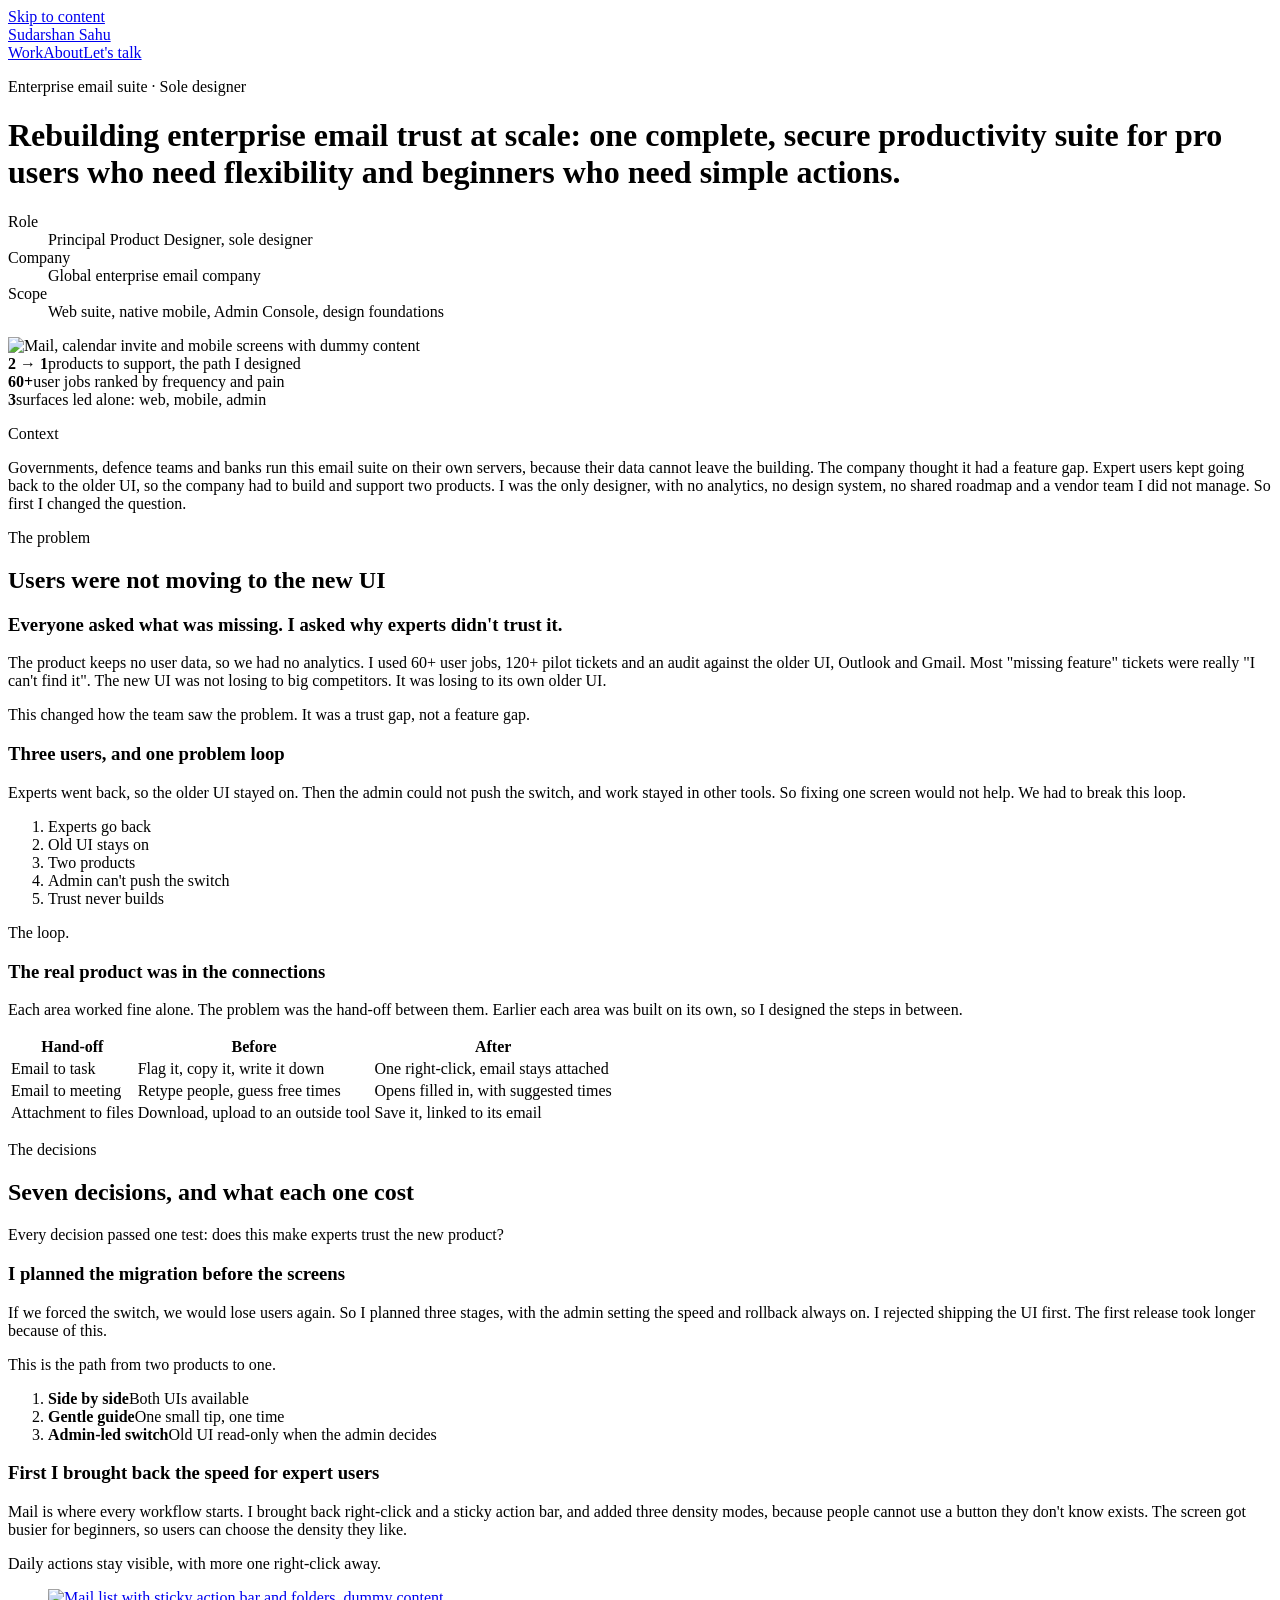
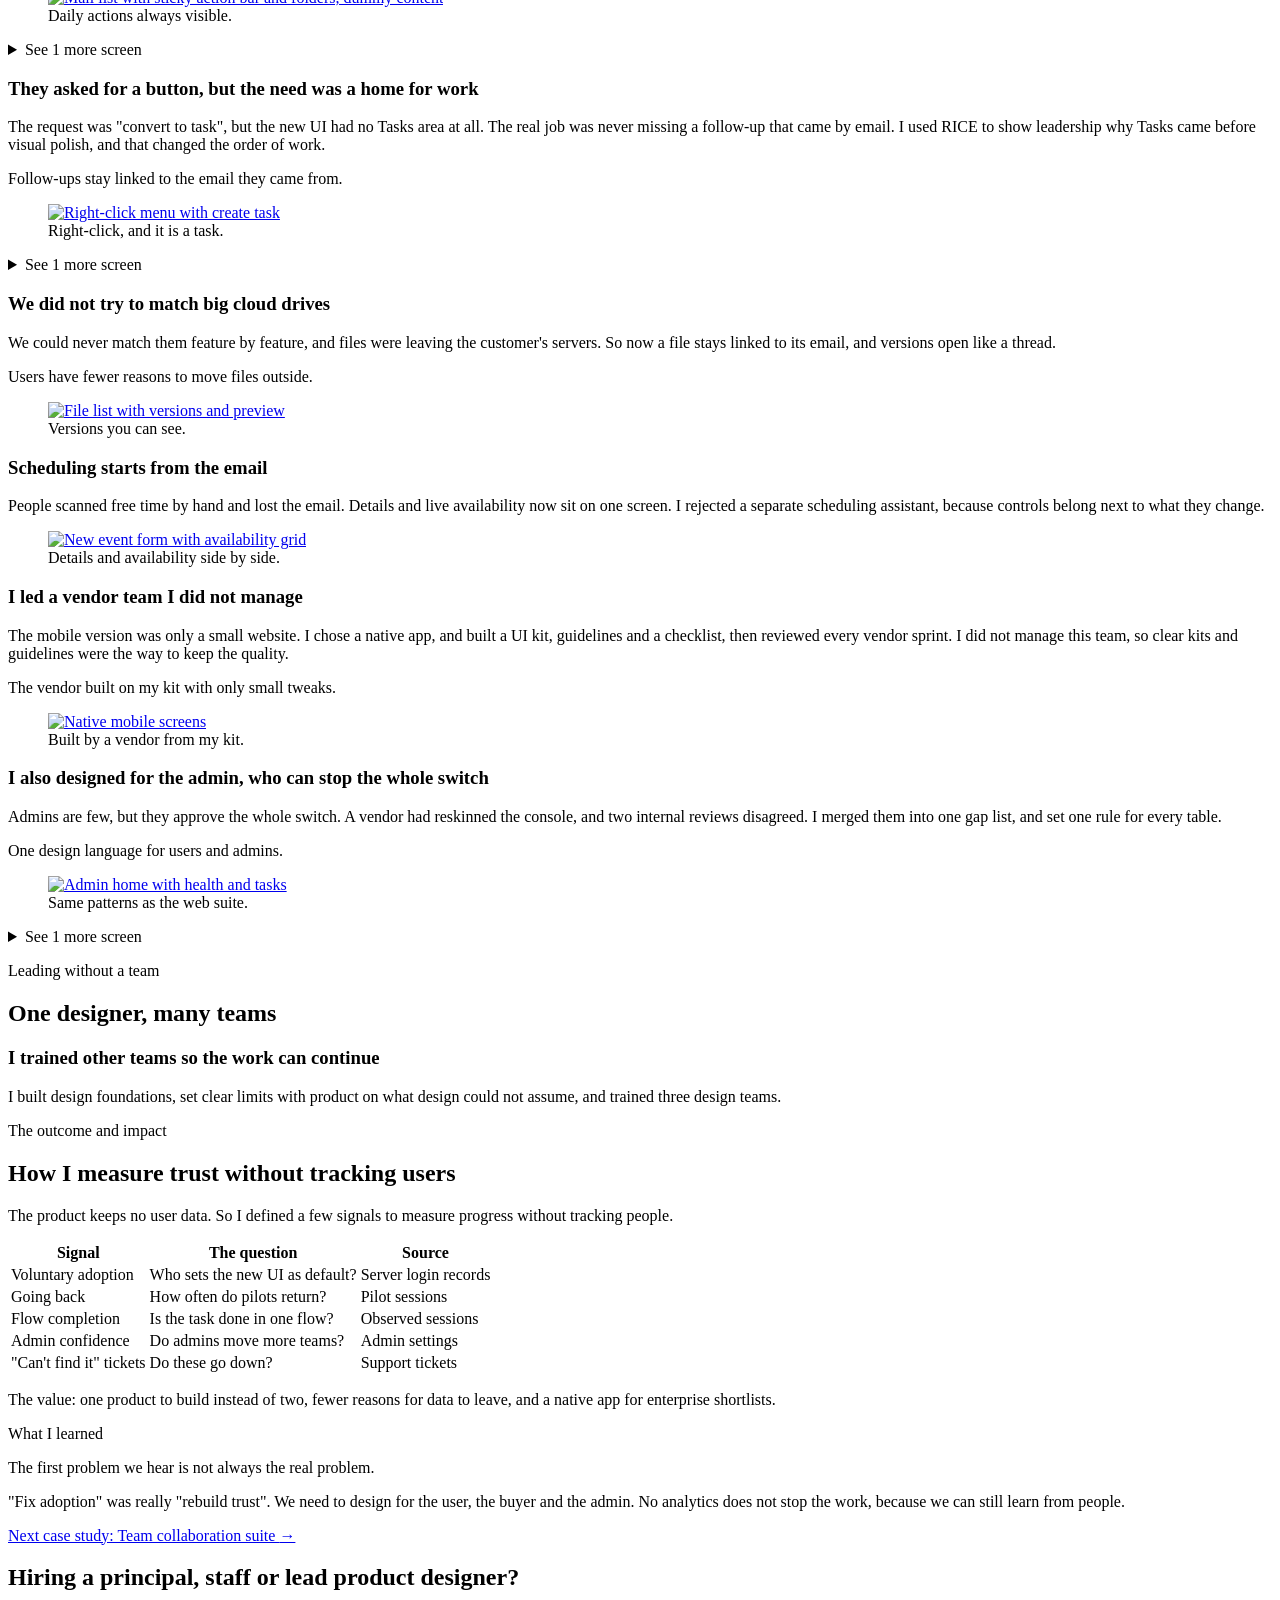
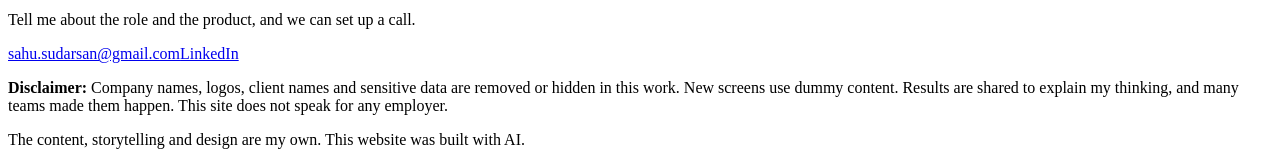
==== work/enterprise-email.html @ 47768003 "Add files via upload" ====
<!doctype html>
<html lang="en">
<head>
<meta charset="utf-8">
<meta name="viewport" content="width=device-width, initial-scale=1, viewport-fit=cover">
<meta name="claude:viewport-fit-sides" content="cover">
<title>Enterprise email suite: rebuilding the trust of expert users | Sudarshan Sahu</title>
<meta name="description" content="Experts would not move to a new UI. I found a trust gap behind what looked like a feature gap, and designed the connections between the apps.">
<meta name="robots" content="noindex">
<script>if("scrollRestoration"in history)history.scrollRestoration="manual";if(!location.hash)addEventListener("pageshow",function(){scrollTo(0,0)})</script>
<link rel="preconnect" href="https://fonts.googleapis.com">
<link rel="preconnect" href="https://fonts.gstatic.com" crossorigin>
<link rel="stylesheet" href="https://fonts.googleapis.com/css2?family=Roboto:ital,wght@0,400;0,500;0,700;0,800;0,900;1,400&family=Roboto+Mono:wght@400;500&display=swap">
<link rel="stylesheet" href="../assets/site.css">
</head>
<body>
<a class="skip" href="#main">Skip to content</a>
<header class="top"><div class="wrap topin">
<a class="brand" href="../index.html">Sudarshan Sahu</a>
<nav aria-label="Main"><a href="../index.html#work">Work</a><a href="../about.html">About</a><a class="navcta" href="mailto:sahu.sudarsan@gmail.com">Let's talk</a></nav>
</div></header>
<main id="main" class="cmain" data-s="enterprise-email" style="--case:#2B68B3"><div class="bar" id="bar"></div>
<div class="band-case"><div class="wrap chead"><p class="pill">Enterprise email suite · Sole designer</p><h1>Rebuilding enterprise email trust at scale: one complete, secure productivity suite for pro users who need flexibility and beginners who need simple actions.</h1><dl class="meta"><div><dt>Role</dt><dd>Principal Product Designer, sole designer</dd></div><div><dt>Company</dt><dd>Global enterprise email company</dd></div><div><dt>Scope</dt><dd>Web suite, native mobile, Admin Console, design foundations</dd></div></dl></div></div>
<div class="wrap herofig"><div class="frame"><i></i><img src="../assets/img/eml-hero.webp" alt="Mail, calendar invite and mobile screens with dummy content"></div></div>
<div class="wrap facts"><div><b>2 → 1</b><span>products to support, the path I designed</span></div><div><b>60+</b><span>user jobs ranked by frequency and pain</span></div><div><b>3</b><span>surfaces led alone: web, mobile, admin</span></div></div>
<section class="introw"><div class="wrap"><p class="mono">Context</p><p>Governments, defence teams and banks run this email suite on their own servers, because their data cannot leave the building. The company thought it had a feature gap. Expert users kept going back to the older UI, so the company had to build and support two products. I was the only designer, with no analytics, no design system, no shared roadmap and a vendor team I did not manage. So first I changed the question.</p></div></section>
<div class="wrap cs">
<section><header class="ch"><p class="mono">The problem</p><h2>Users were not moving to the new UI</h2></header>
<article class="cl"><div class="clt"><h3>Everyone asked what was missing. I asked why experts didn't trust it.</h3><p>The product keeps no user data, so we had no analytics. I used 60+ user jobs, 120+ pilot tickets and an audit against the older UI, Outlook and Gmail. Most "missing feature" tickets were really "I can't find it". The new UI was not losing to big competitors. It was losing to its own older UI.</p><p class="out">This changed how the team saw the problem. It was a trust gap, not a feature gap.</p></div></article>
<article class="cl"><div class="clt"><h3>Three users, and one problem loop</h3><p>Experts went back, so the older UI stayed on. Then the admin could not push the switch, and work stayed in other tools. So fixing one screen would not help. We had to break this loop.</p></div><div class="diagram"><ol class="loop"><li>Experts go back</li><li>Old UI stays on</li><li>Two products</li><li>Admin can't push the switch</li><li>Trust never builds</li></ol><p class="dcap">The loop.</p></div>
</article>
<article class="cl"><div class="clt"><h3>The real product was in the connections</h3><p>Each area worked fine alone. The problem was the hand-off between them. Earlier each area was built on its own, so I designed the steps in between.</p></div><div class="tbl"><table><thead><tr><th scope="col">Hand-off</th><th scope="col">Before</th><th scope="col">After</th></tr></thead><tbody><tr><td data-l="Hand-off">Email to task</td><td data-l="Before">Flag it, copy it, write it down</td><td data-l="After">One right-click, email stays attached</td></tr><tr><td data-l="Hand-off">Email to meeting</td><td data-l="Before">Retype people, guess free times</td><td data-l="After">Opens filled in, with suggested times</td></tr><tr><td data-l="Hand-off">Attachment to files</td><td data-l="Before">Download, upload to an outside tool</td><td data-l="After">Save it, linked to its email</td></tr></tbody></table></div>
</article>
</section>
<section><header class="ch"><p class="mono">The decisions</p><h2>Seven decisions, and what each one cost</h2><p class="chl">Every decision passed one test: does this make experts trust the new product?</p></header>
<article class="cl"><div class="clt"><h3>I planned the migration before the screens</h3><p>If we forced the switch, we would lose users again. So I planned three stages, with the admin setting the speed and rollback always on. I rejected shipping the UI first. The first release took longer because of this.</p><p class="out">This is the path from two products to one.</p></div><div class="diagram"><ol class="steps"><li><b>Side by side</b><span>Both UIs available</span></li><li><b>Gentle guide</b><span>One small tip, one time</span></li><li><b>Admin-led switch</b><span>Old UI read-only when the admin decides</span></li></ol></div>
</article>
<article class="cl"><div class="clt"><h3>First I brought back the speed for expert users</h3><p>Mail is where every workflow starts. I brought back right-click and a sticky action bar, and added three density modes, because people cannot use a button they don't know exists. The screen got busier for beginners, so users can choose the density they like.</p><p class="out">Daily actions stay visible, with more one right-click away.</p></div><figure class="shot "><a href="../assets/img/eml-mail.webp" target="_blank" rel="noopener" aria-label="Open larger image: Mail list with sticky action bar and folders, dummy content"><img src="../assets/img/eml-mail.webp" alt="Mail list with sticky action bar and folders, dummy content" loading="lazy"></a><figcaption>Daily actions always visible.</figcaption></figure>
<details class="more in"><summary>See 1 more screen</summary><div class="morein"><figure class="shot "><a href="../assets/img/eml-density.webp" target="_blank" rel="noopener" aria-label="Open larger image: Three list densities side by side"><img src="../assets/img/eml-density.webp" alt="Three list densities side by side" loading="lazy"></a><figcaption>Slim, Regular and Relax.</figcaption></figure>
</div></details>
</article>
<article class="cl"><div class="clt"><h3>They asked for a button, but the need was a home for work</h3><p>The request was "convert to task", but the new UI had no Tasks area at all. The real job was never missing a follow-up that came by email. I used RICE to show leadership why Tasks came before visual polish, and that changed the order of work.</p><p class="out">Follow-ups stay linked to the email they came from.</p></div><figure class="shot "><a href="../assets/img/eml-tasks.webp" target="_blank" rel="noopener" aria-label="Open larger image: Right-click menu with create task"><img src="../assets/img/eml-tasks.webp" alt="Right-click menu with create task" loading="lazy"></a><figcaption>Right-click, and it is a task.</figcaption></figure>
<details class="more in"><summary>See 1 more screen</summary><div class="morein"><figure class="shot "><a href="../assets/img/eml-board.webp" target="_blank" rel="noopener" aria-label="Open larger image: Task board with cards"><img src="../assets/img/eml-board.webp" alt="Task board with cards" loading="lazy"></a><figcaption>Same tasks as a board.</figcaption></figure>
</div></details>
</article>
<article class="cl"><div class="clt"><h3>We did not try to match big cloud drives</h3><p>We could never match them feature by feature, and files were leaving the customer's servers. So now a file stays linked to its email, and versions open like a thread.</p><p class="out">Users have fewer reasons to move files outside.</p></div><figure class="shot "><a href="../assets/img/eml-files.webp" target="_blank" rel="noopener" aria-label="Open larger image: File list with versions and preview"><img src="../assets/img/eml-files.webp" alt="File list with versions and preview" loading="lazy"></a><figcaption>Versions you can see.</figcaption></figure>
</article>
<article class="cl"><div class="clt"><h3>Scheduling starts from the email</h3><p>People scanned free time by hand and lost the email. Details and live availability now sit on one screen. I rejected a separate scheduling assistant, because controls belong next to what they change.</p></div><figure class="shot "><a href="../assets/img/eml-invite.webp" target="_blank" rel="noopener" aria-label="Open larger image: New event form with availability grid"><img src="../assets/img/eml-invite.webp" alt="New event form with availability grid" loading="lazy"></a><figcaption>Details and availability side by side.</figcaption></figure>
</article>
<article class="cl"><div class="clt"><h3>I led a vendor team I did not manage</h3><p>The mobile version was only a small website. I chose a native app, and built a UI kit, guidelines and a checklist, then reviewed every vendor sprint. I did not manage this team, so clear kits and guidelines were the way to keep the quality.</p><p class="out">The vendor built on my kit with only small tweaks.</p></div><figure class="shot "><a href="../assets/img/eml-mob1.webp" target="_blank" rel="noopener" aria-label="Open larger image: Native mobile screens"><img src="../assets/img/eml-mob1.webp" alt="Native mobile screens" loading="lazy"></a><figcaption>Built by a vendor from my kit.</figcaption></figure>
</article>
<article class="cl"><div class="clt"><h3>I also designed for the admin, who can stop the whole switch</h3><p>Admins are few, but they approve the whole switch. A vendor had reskinned the console, and two internal reviews disagreed. I merged them into one gap list, and set one rule for every table.</p><p class="out">One design language for users and admins.</p></div><figure class="shot "><a href="../assets/img/eml-admin.webp" target="_blank" rel="noopener" aria-label="Open larger image: Admin home with health and tasks"><img src="../assets/img/eml-admin.webp" alt="Admin home with health and tasks" loading="lazy"></a><figcaption>Same patterns as the web suite.</figcaption></figure>
<details class="more in"><summary>See 1 more screen</summary><div class="morein"><figure class="shot "><a href="../assets/img/eml-form.webp" target="_blank" rel="noopener" aria-label="Open larger image: Accounts table with a drawer"><img src="../assets/img/eml-form.webp" alt="Accounts table with a drawer" loading="lazy"></a><figcaption>The table stays visible.</figcaption></figure>
</div></details>
</article>
</section>
<section><header class="ch"><p class="mono">Leading without a team</p><h2>One designer, many teams</h2></header>
<article class="cl"><div class="clt"><h3>I trained other teams so the work can continue</h3><p>I built design foundations, set clear limits with product on what design could not assume, and trained three design teams.</p></div></article>
</section>
<section><header class="ch"><p class="mono">The outcome and impact</p><h2>How I measure trust without tracking users</h2><p class="chl">The product keeps no user data. So I defined a few signals to measure progress without tracking people.</p></header>
<div class="tbl"><table><thead><tr><th scope="col">Signal</th><th scope="col">The question</th><th scope="col">Source</th></tr></thead><tbody><tr><td data-l="Signal">Voluntary adoption</td><td data-l="The question">Who sets the new UI as default?</td><td data-l="Source">Server login records</td></tr><tr><td data-l="Signal">Going back</td><td data-l="The question">How often do pilots return?</td><td data-l="Source">Pilot sessions</td></tr><tr><td data-l="Signal">Flow completion</td><td data-l="The question">Is the task done in one flow?</td><td data-l="Source">Observed sessions</td></tr><tr><td data-l="Signal">Admin confidence</td><td data-l="The question">Do admins move more teams?</td><td data-l="Source">Admin settings</td></tr><tr><td data-l="Signal">"Can't find it" tickets</td><td data-l="The question">Do these go down?</td><td data-l="Source">Support tickets</td></tr></tbody></table></div>
<p class="resl">The value: one product to build instead of two, fewer reasons for data to leave, and a native app for enterprise shortlists.</p>
<div class="lesson"><p class="mono">What I learned</p><p class="ct">The first problem we hear is not always the real problem.</p><p>"Fix adoption" was really "rebuild trust". We need to design for the user, the buyer and the admin. No analytics does not stop the work, because we can still learn from people.</p></div>
</section>
<a class="nextl" href="team-collaboration.html">Next case study: Team collaboration suite <span aria-hidden="true">→</span></a>
</div></main>
<footer class="foot"><div class="wrap footin">
<div><h2>Hiring a principal, staff or lead product designer?</h2>
<p>Tell me about the role and the product, and we can set up a call.</p>
<p class="contact"><a class="btn" href="mailto:sahu.sudarsan@gmail.com">sahu.sudarsan@gmail.com</a><a class="btn ghost" href="https://www.linkedin.com/in/sudarshansahu" target="_blank" rel="noopener">LinkedIn</a></p></div>
<div><p class="legal"><b>Disclaimer:</b> Company names, logos, client names and sensitive data are removed or hidden in this work. New screens use dummy content. Results are shared to explain my thinking, and many teams made them happen. This site does not speak for any employer.</p><p class="legal">The content, storytelling and design are my own. This website was built with AI.</p></div>
</div></footer>
<dialog id="lb" aria-label="Larger image"><button type="button" aria-label="Close">Close</button><img alt=""></dialog>
<script src="../assets/site.js" defer></script>
</body></html>
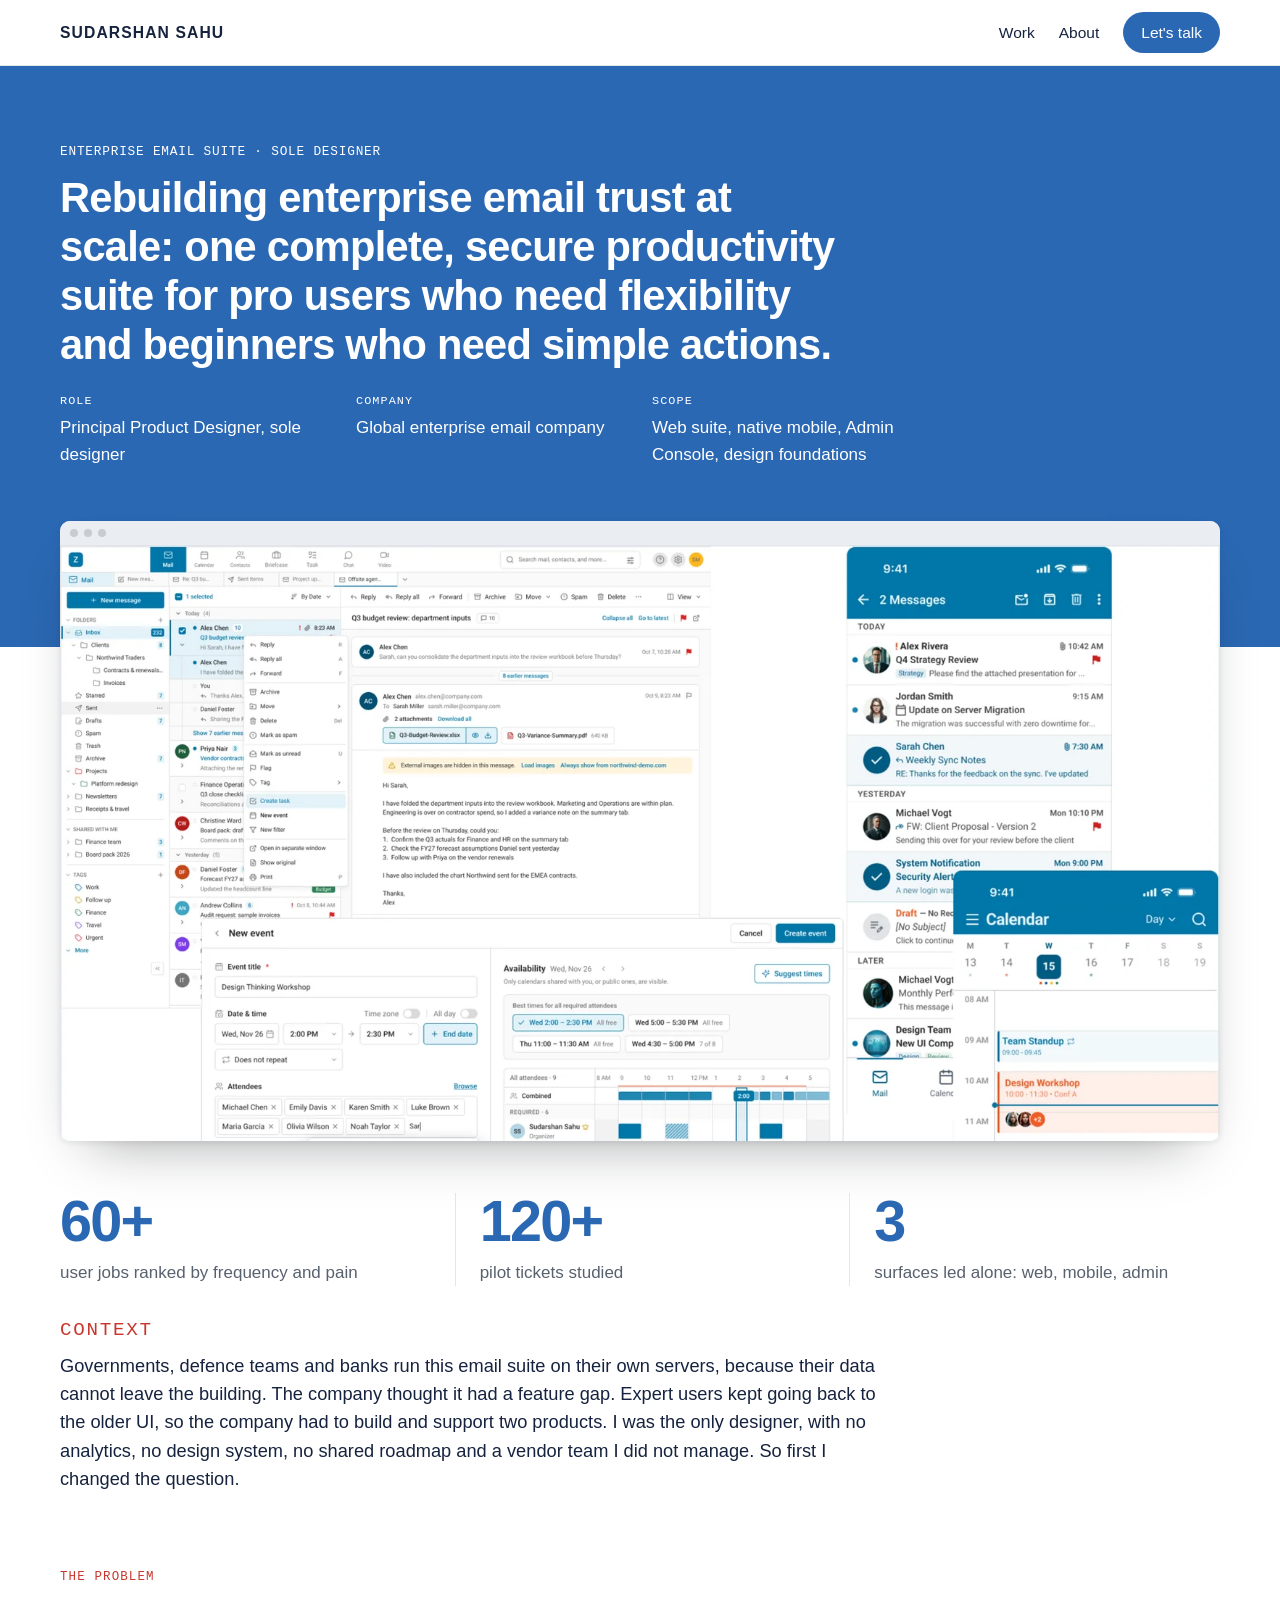
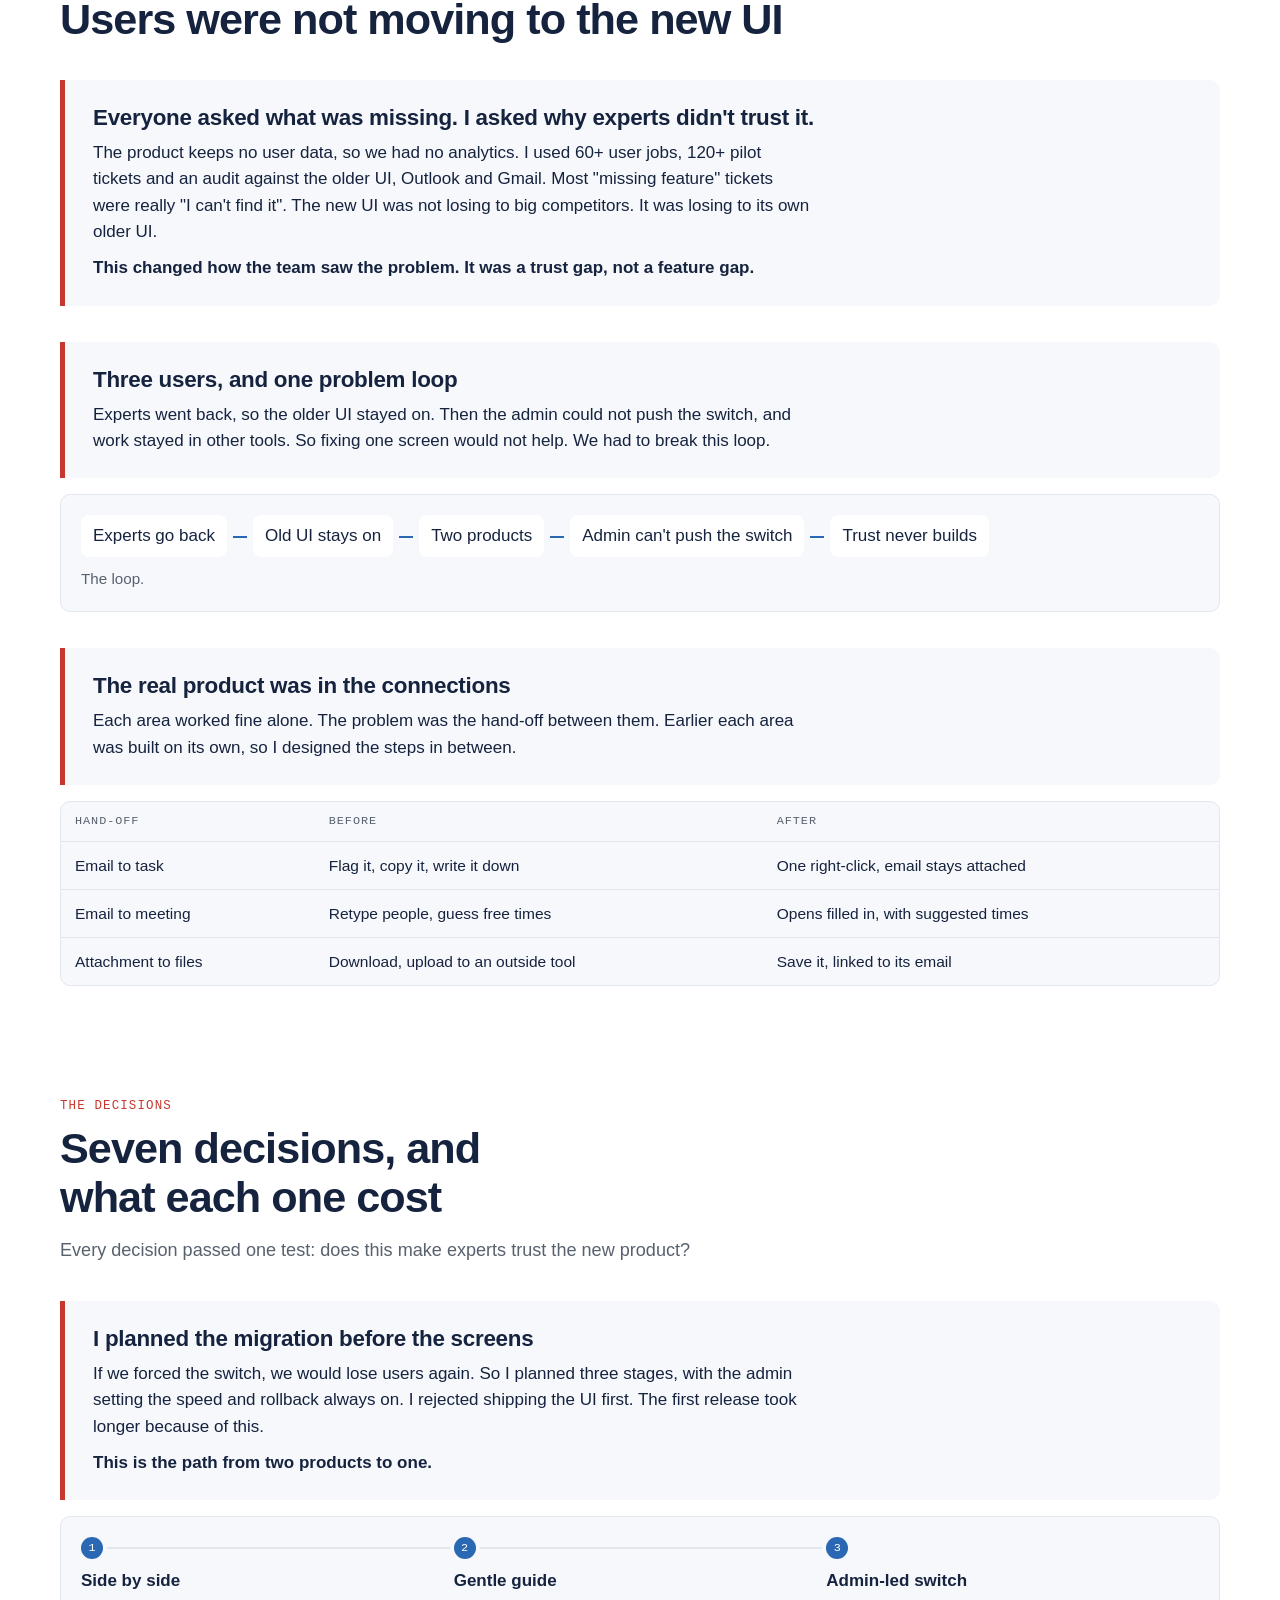
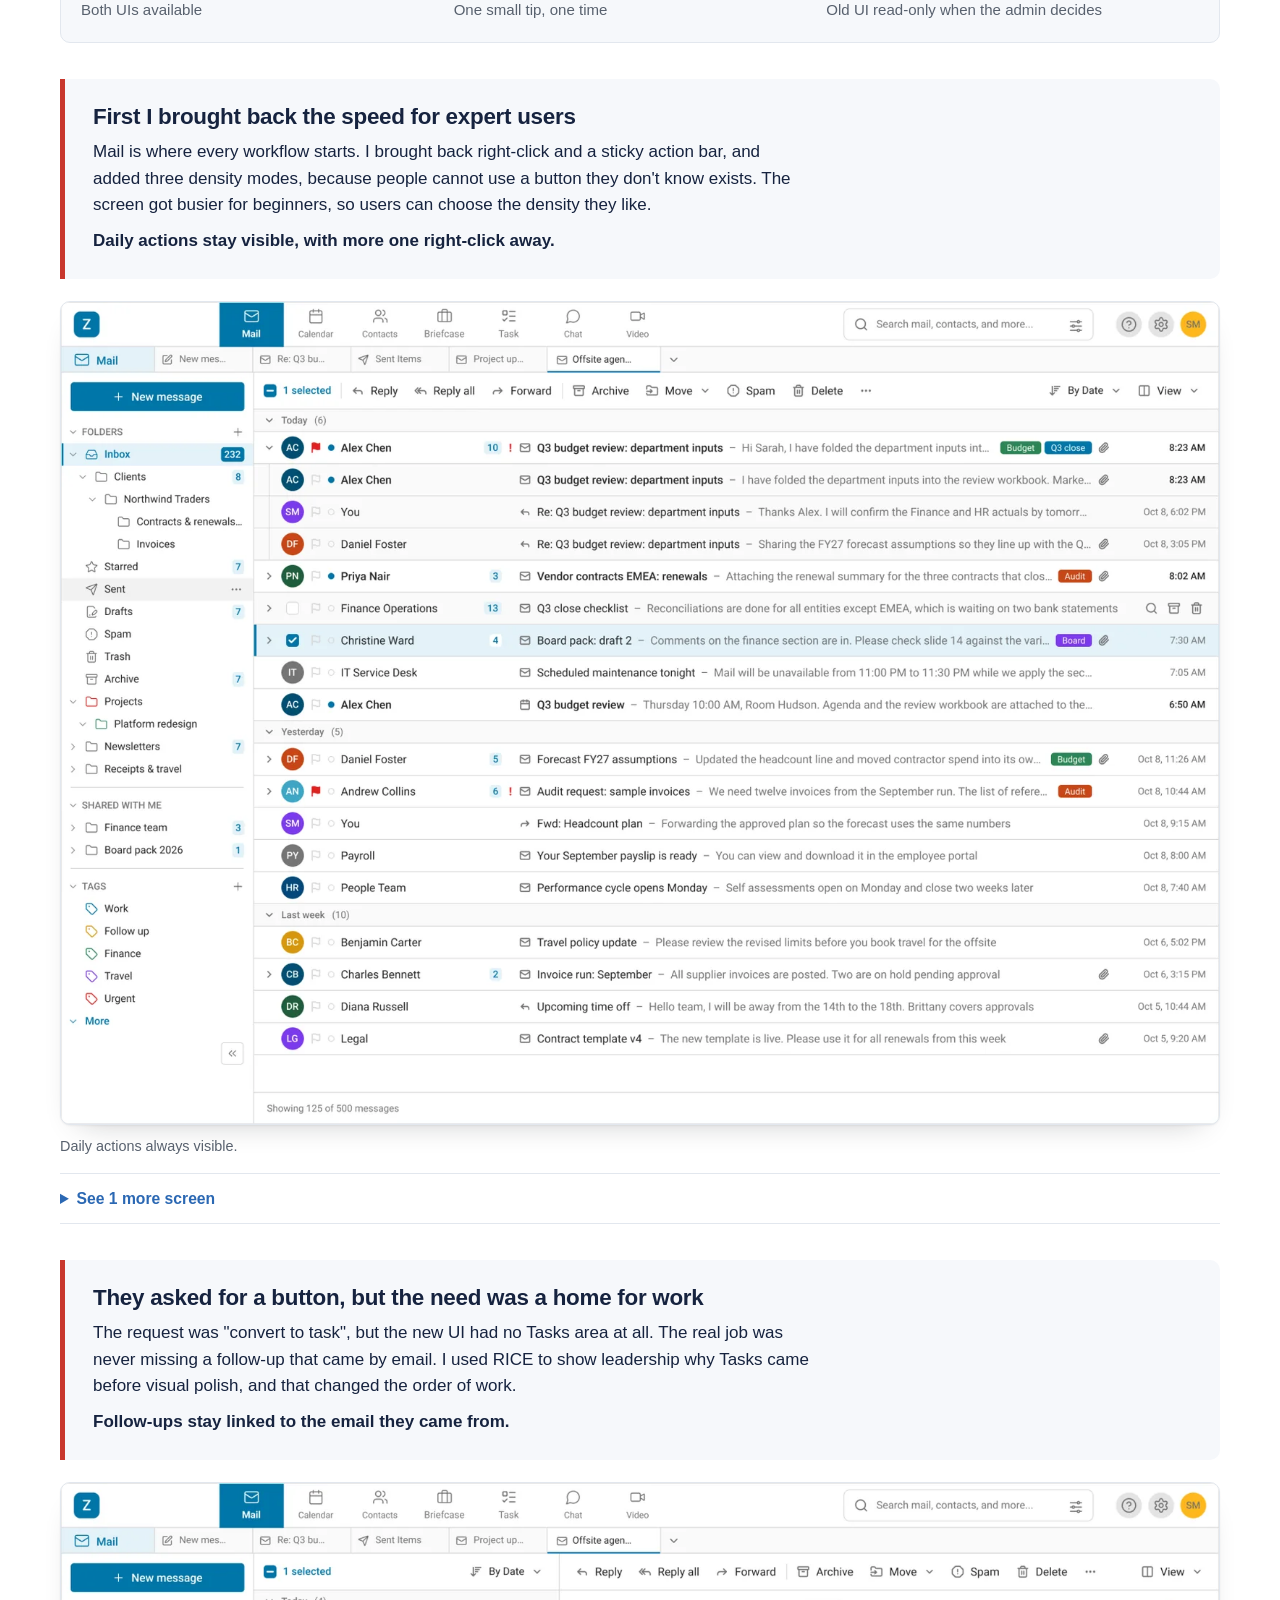
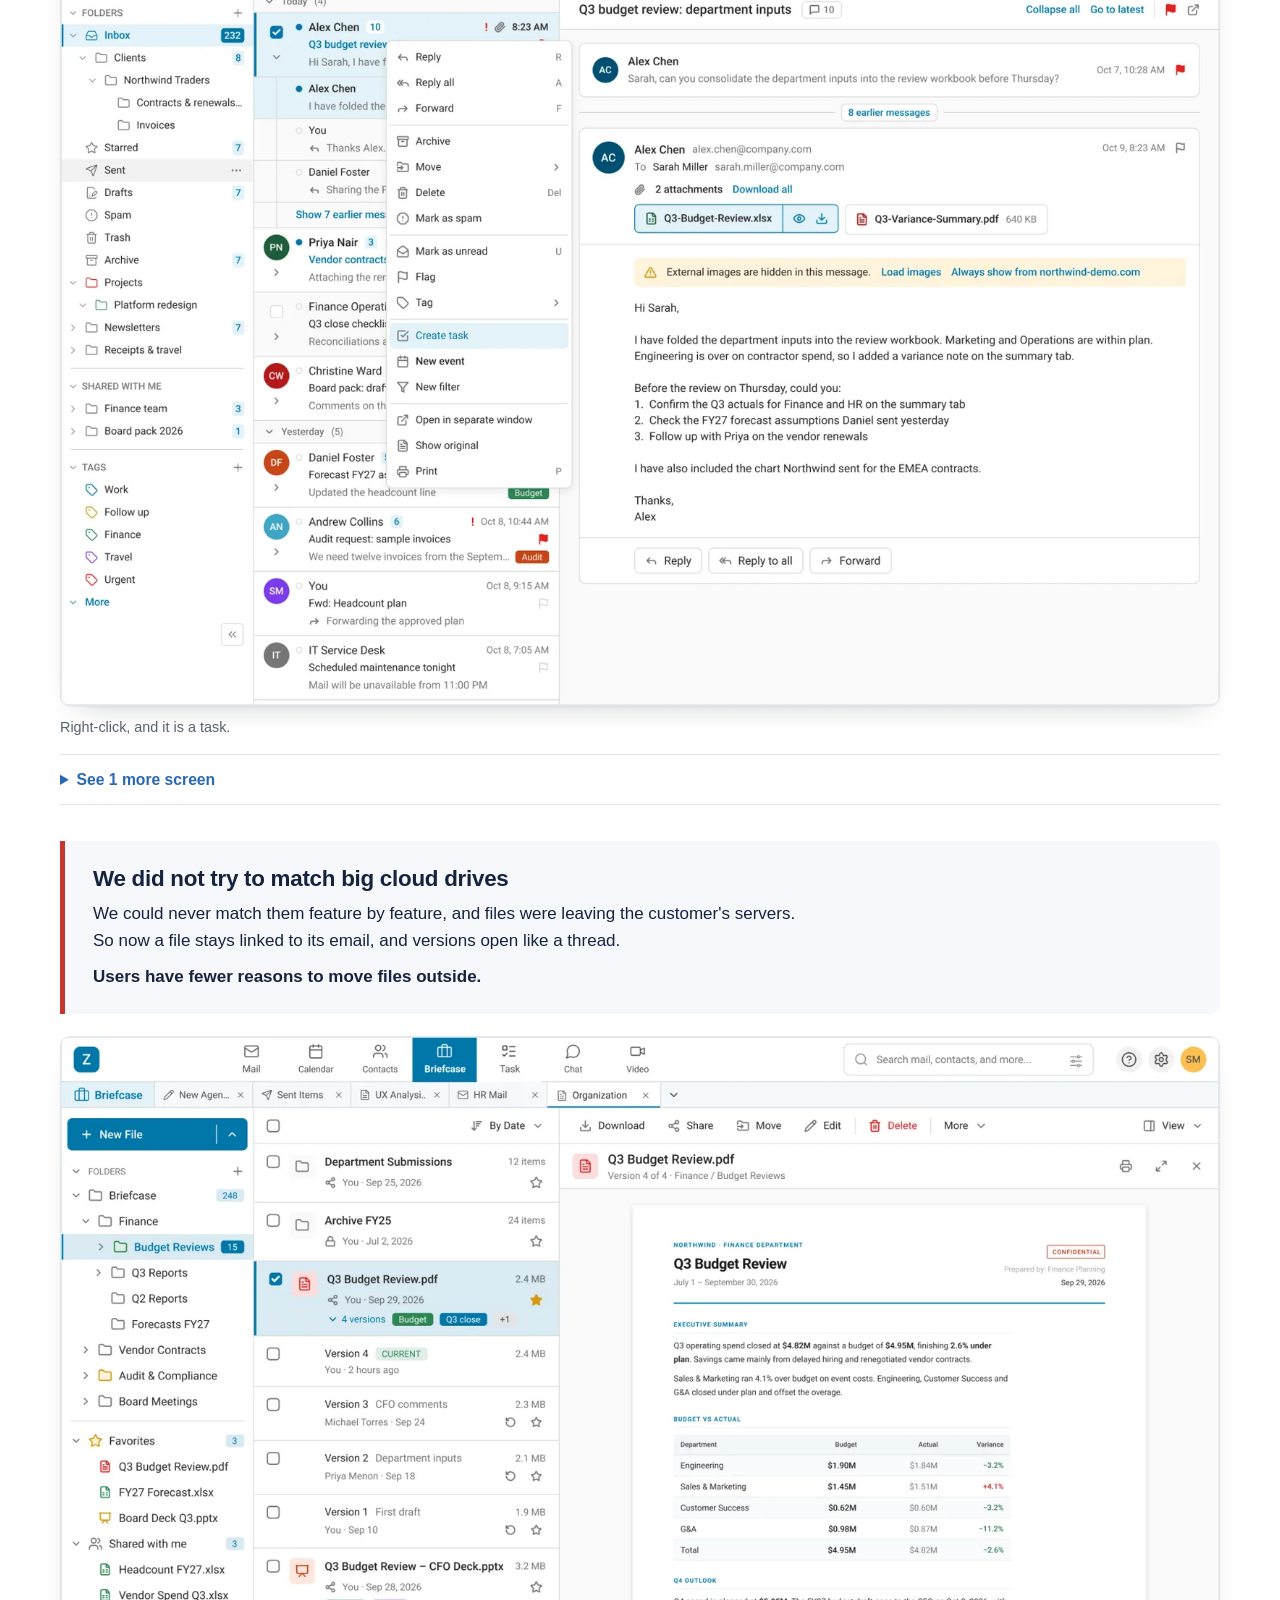
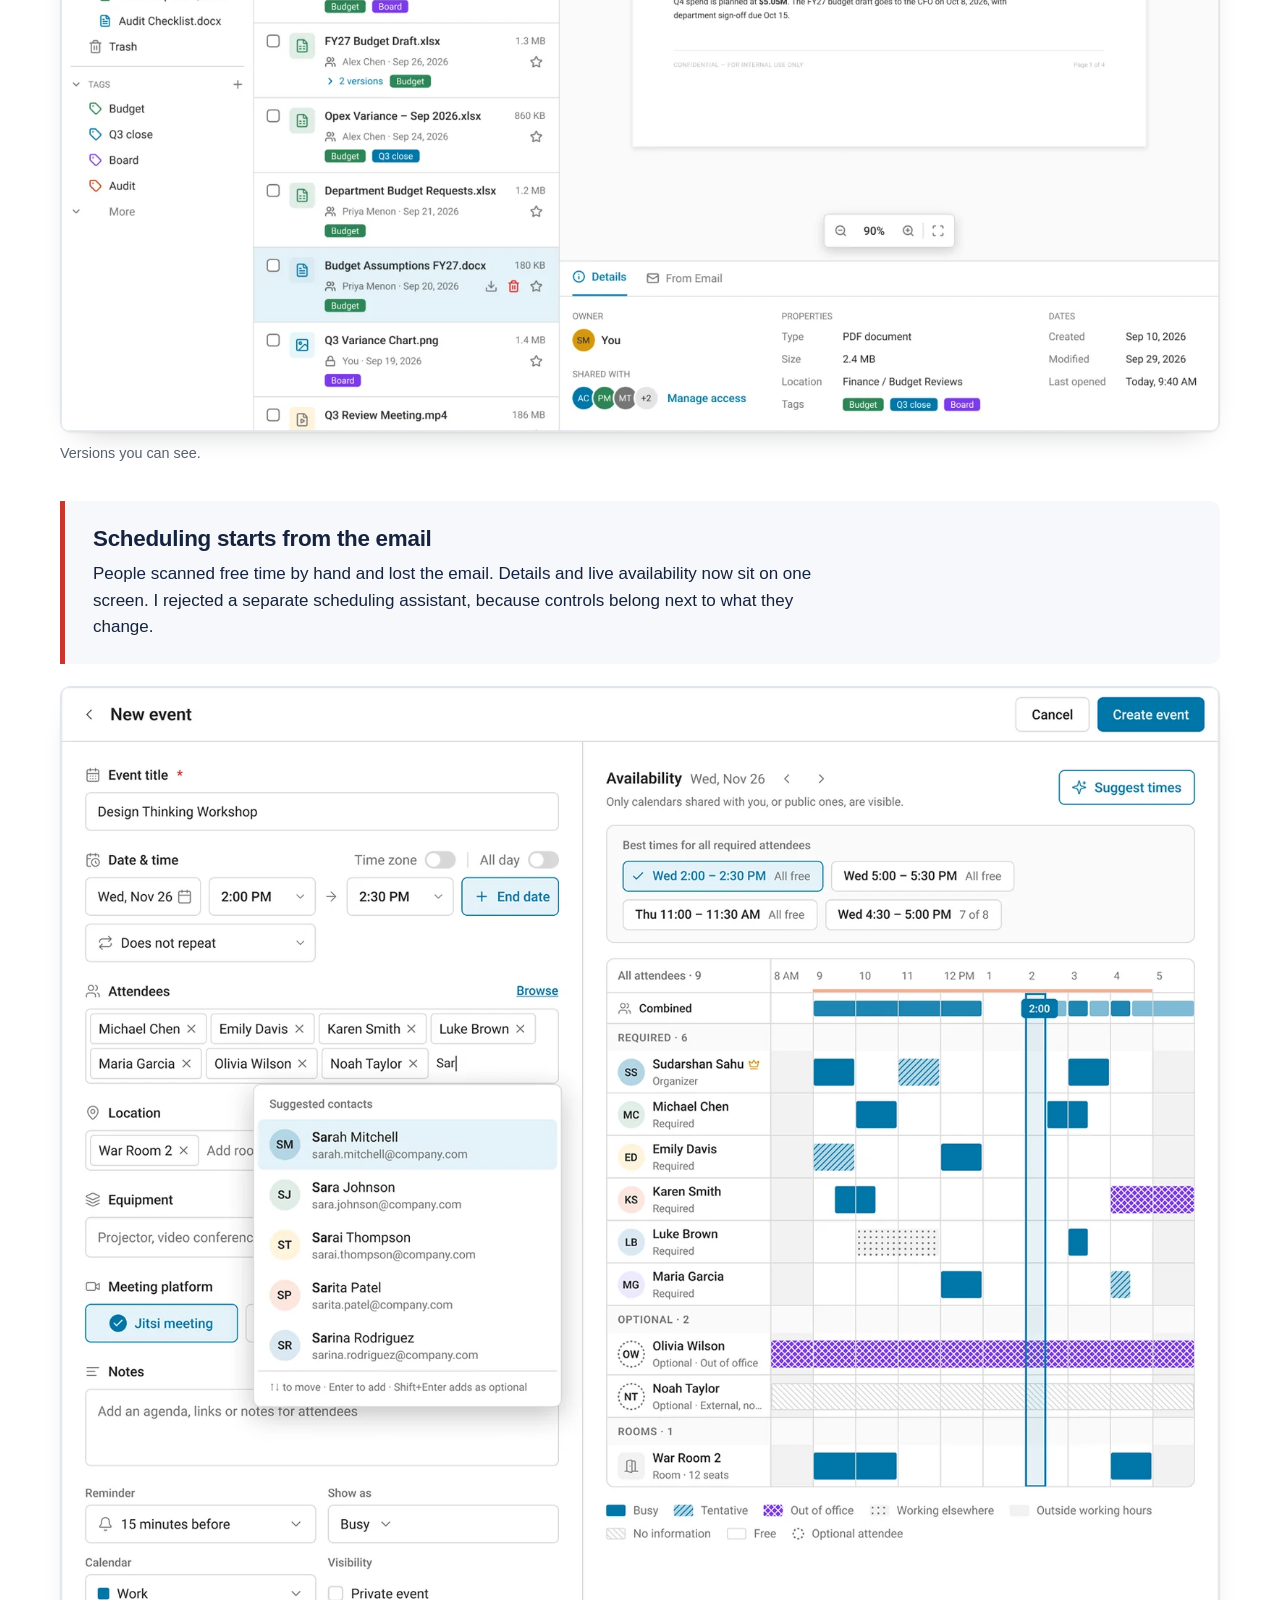
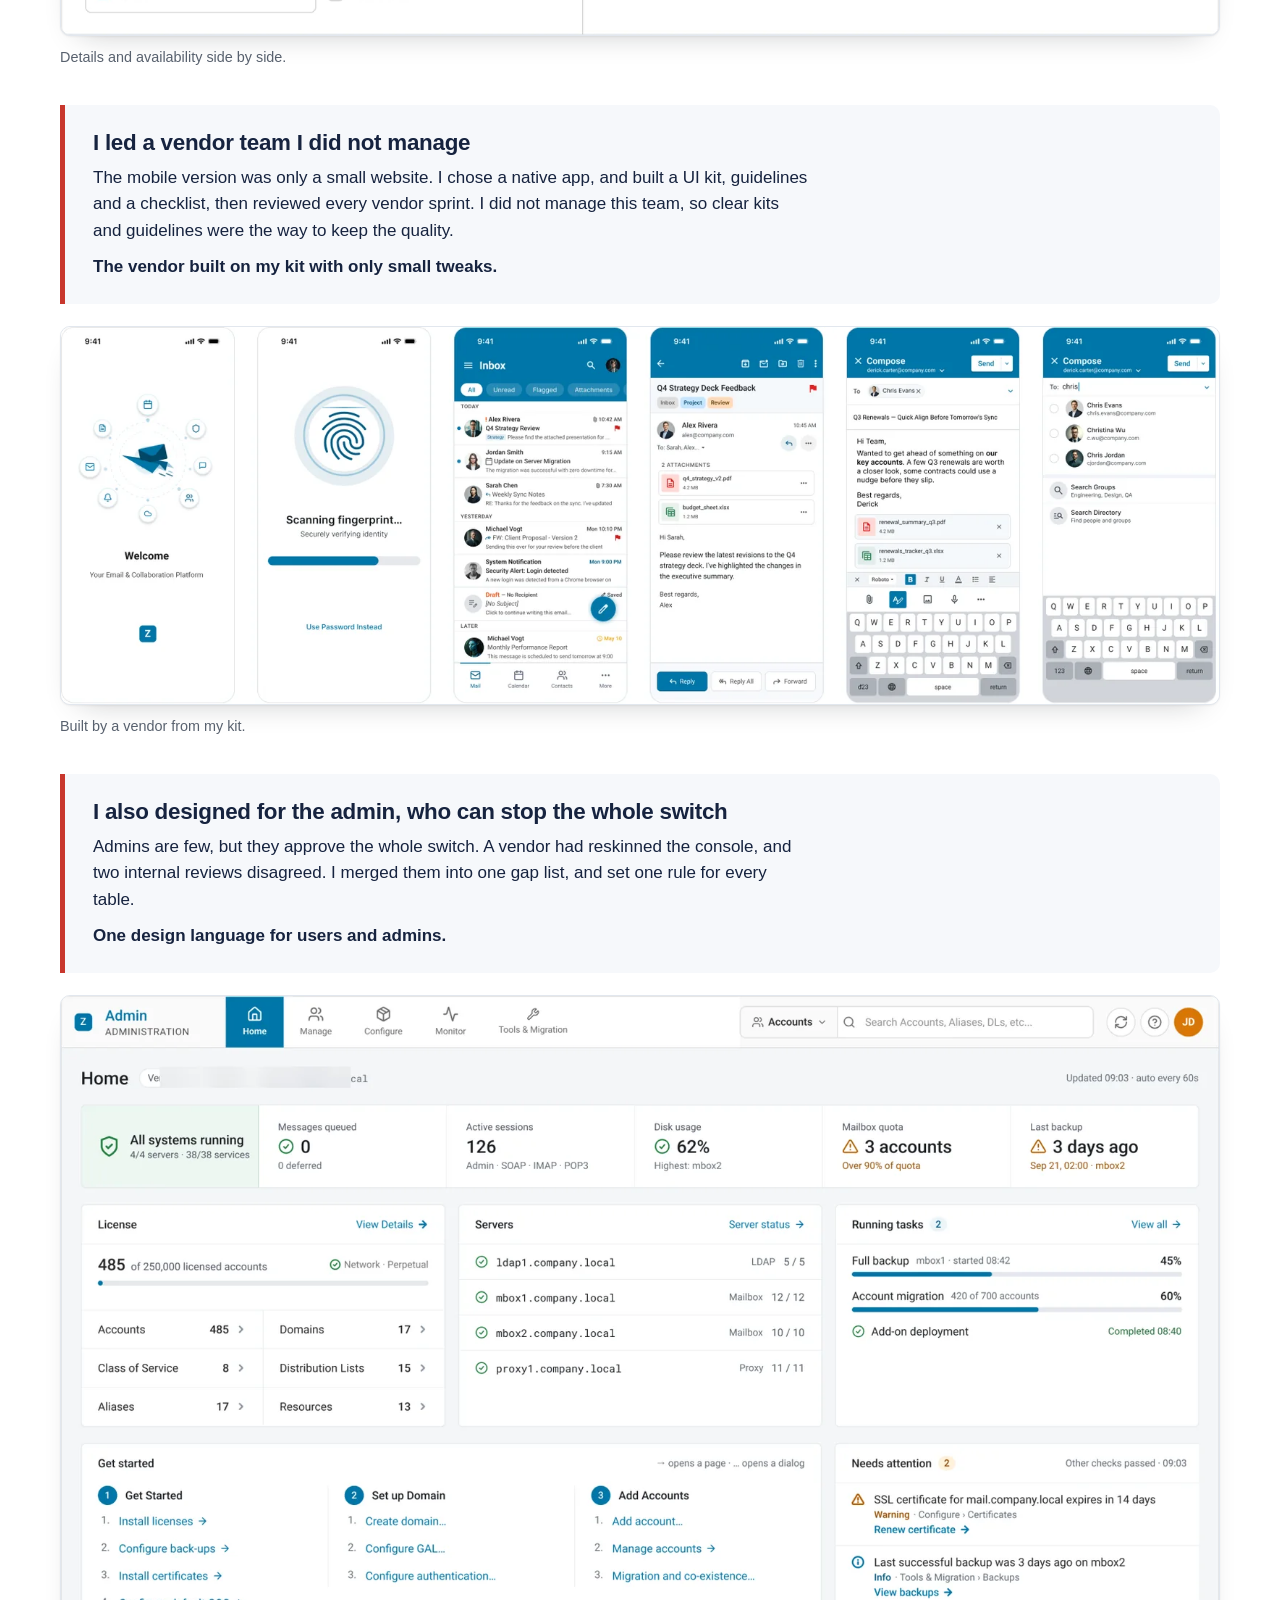
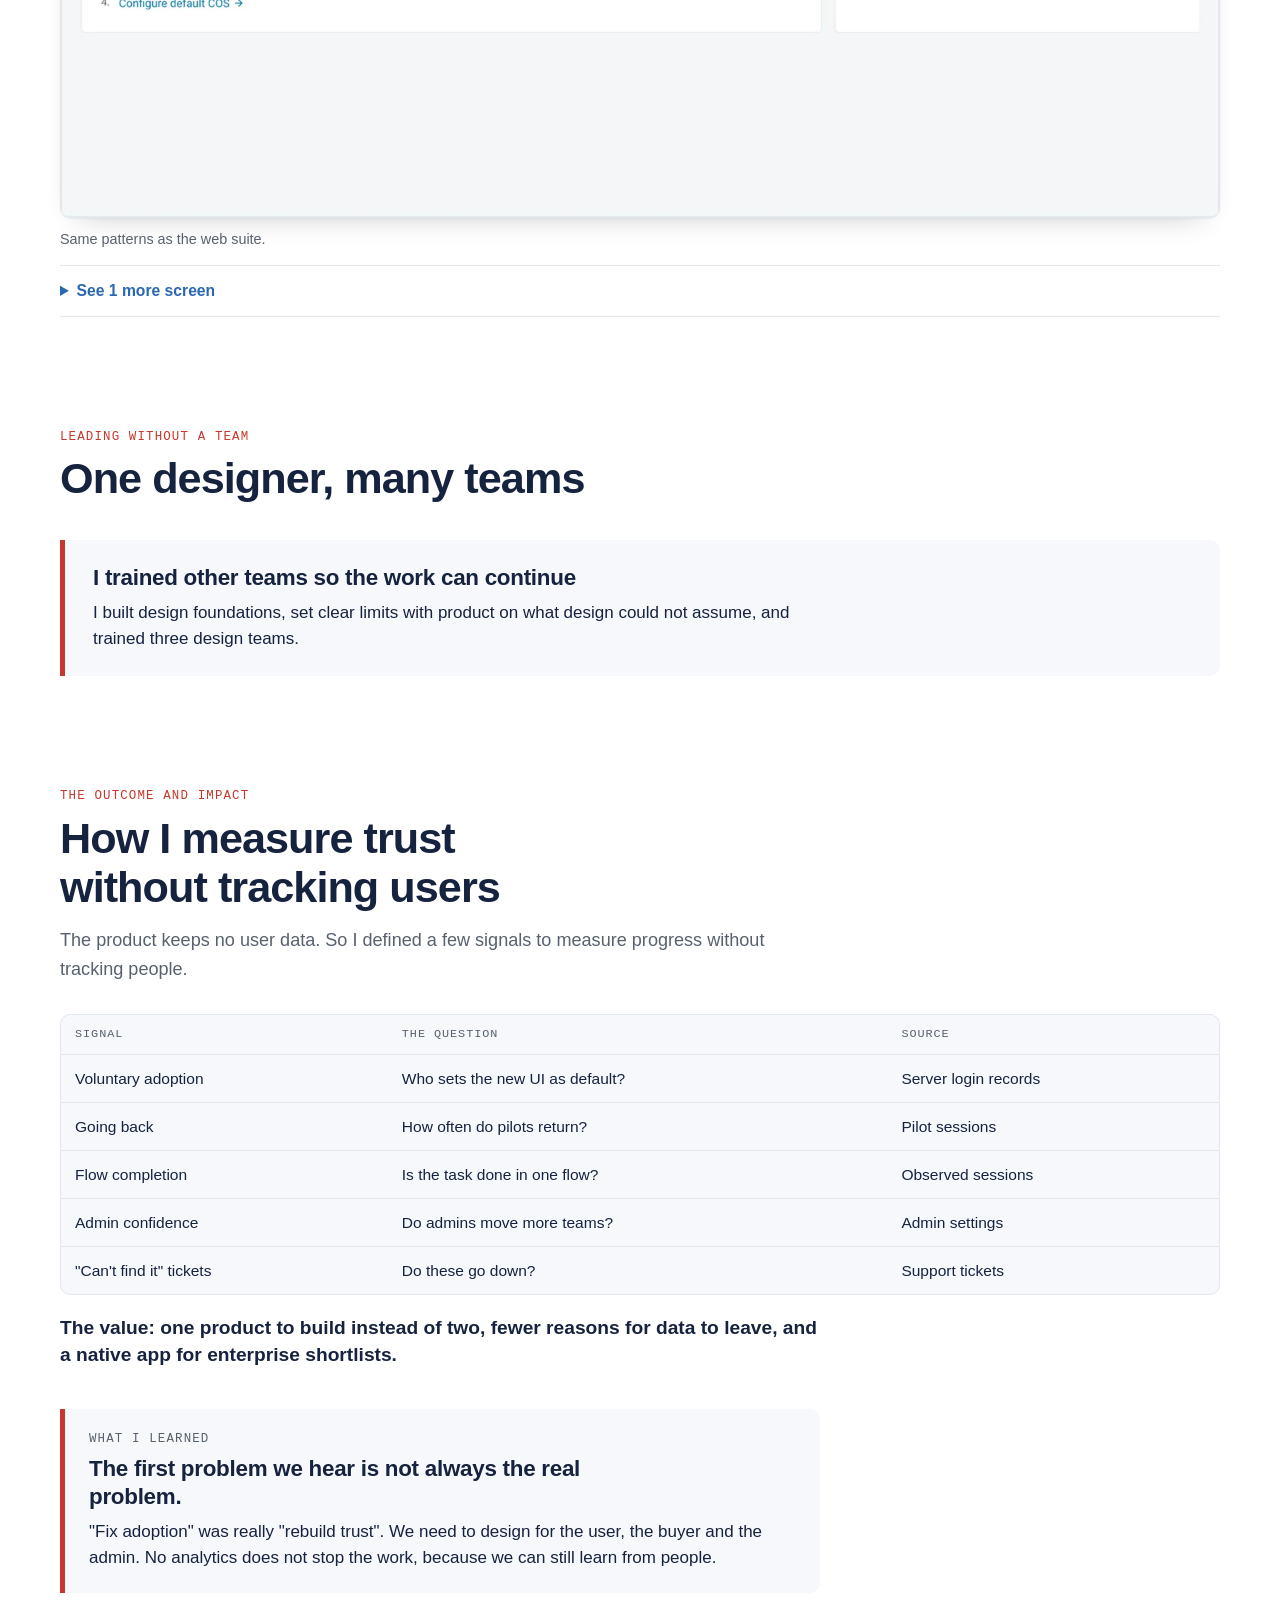
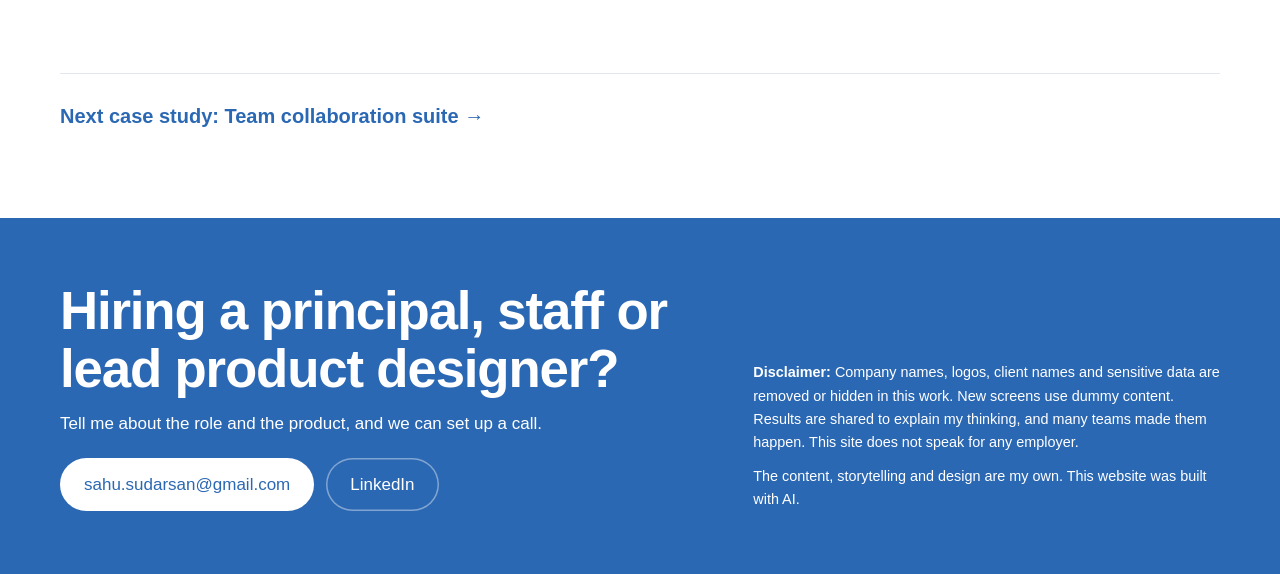
==== commit 3ba55d94: "Add files via upload" ====
--- a/work/enterprise-email.html
+++ b/work/enterprise-email.html
@@ -22,7 +22,7 @@
 <main id="main" class="cmain" data-s="enterprise-email" style="--case:#2B68B3"><div class="bar" id="bar"></div>
 <div class="band-case"><div class="wrap chead"><p class="pill">Enterprise email suite · Sole designer</p><h1>Rebuilding enterprise email trust at scale: one complete, secure productivity suite for pro users who need flexibility and beginners who need simple actions.</h1><dl class="meta"><div><dt>Role</dt><dd>Principal Product Designer, sole designer</dd></div><div><dt>Company</dt><dd>Global enterprise email company</dd></div><div><dt>Scope</dt><dd>Web suite, native mobile, Admin Console, design foundations</dd></div></dl></div></div>
 <div class="wrap herofig"><div class="frame"><i></i><img src="../assets/img/eml-hero.webp" alt="Mail, calendar invite and mobile screens with dummy content"></div></div>
-<div class="wrap facts"><div><b>2 → 1</b><span>products to support, the path I designed</span></div><div><b>60+</b><span>user jobs ranked by frequency and pain</span></div><div><b>3</b><span>surfaces led alone: web, mobile, admin</span></div></div>
+<div class="wrap facts"><div><b>60+</b><span>user jobs ranked by frequency and pain</span></div><div><b>120+</b><span>pilot tickets studied</span></div><div><b>3</b><span>surfaces led alone: web, mobile, admin</span></div></div>
 <section class="introw"><div class="wrap"><p class="mono">Context</p><p>Governments, defence teams and banks run this email suite on their own servers, because their data cannot leave the building. The company thought it had a feature gap. Expert users kept going back to the older UI, so the company had to build and support two products. I was the only designer, with no analytics, no design system, no shared roadmap and a vendor team I did not manage. So first I changed the question.</p></div></section>
 <div class="wrap cs">
 <section><header class="ch"><p class="mono">The problem</p><h2>Users were not moving to the new UI</h2></header>
--- a/assets/site.css
+++ b/assets/site.css
@@ -0,0 +1,356 @@
+:root{--bg:#FFFFFF;--surface:#F6F8FB;--ink:#16233F;--muted:#58616E;--line:#E2E7EE;--accent:#2B68B3;--blue:#2B68B3;--onaccent:#FFFFFF;--btn:#2B68B3;--onbtn:#FFFFFF;--foot:#2B68B3;--onfoot:#FFFFFF;--mix:0%;--stageMix:88%;
+--text:Roboto,"Helvetica Neue",Arial,sans-serif;--mono:"Roboto Mono",Menlo,Consolas,monospace;--r:10px}
+@media (prefers-color-scheme:dark){:root:not([data-theme="light"]){--bg:#101317;--surface:#191D22;--ink:#EEF0F2;--muted:#A6ADB6;--line:#2B3037;--accent:#8ABDF3;--onaccent:#101317;--blue:#2B68B3;--btn:#2B68B3;--onbtn:#FFFFFF;--foot:#1D4A82;--onfoot:#FFFFFF;--mix:60%;--stageMix:70%;color-scheme:dark}}
+:root[data-theme="dark"]{--bg:#101317;--surface:#191D22;--ink:#EEF0F2;--muted:#A6ADB6;--line:#2B3037;--accent:#8ABDF3;--onaccent:#101317;--blue:#2B68B3;--btn:#2B68B3;--onbtn:#FFFFFF;--foot:#1D4A82;--onfoot:#FFFFFF;--mix:60%;--stageMix:70%;color-scheme:dark}
+*{box-sizing:border-box}html{scroll-behavior:smooth;-webkit-text-size-adjust:100%}
+body{margin:0;background:var(--bg);color:var(--ink);font:400 1.0625rem/1.62 var(--text)}
+img{max-width:100%;height:auto;display:block}
+a{color:var(--accent);text-underline-offset:3px}
+a:focus-visible{outline:3px solid var(--accent);outline-offset:2px}
+h1,h2,h3{font-family:var(--text);font-weight:800;line-height:1.1;margin:0;text-wrap:balance;letter-spacing:-.022em}
+p{margin:0}ul{margin:0;padding-left:1.15rem;display:grid;gap:.35rem}
+.wrap{max-width:1200px;margin-inline:auto;padding-left:max(20px,env(safe-area-inset-left,0px));padding-right:max(20px,env(safe-area-inset-right,0px))}
+.mono{font:500 .78rem/1.4 var(--mono);letter-spacing:.09em;text-transform:uppercase;color:var(--muted)}
+.skip{position:absolute;left:-999px}.skip:focus{left:12px;top:12px;background:var(--surface);padding:8px 12px;z-index:30}
+.top{position:sticky;top:env(safe-area-inset-top,0px);background:color-mix(in srgb,var(--bg) 86%,transparent);backdrop-filter:blur(12px);-webkit-backdrop-filter:blur(12px);border-bottom:1px solid var(--line);z-index:20}
+.topin{display:flex;justify-content:space-between;align-items:center;gap:16px;padding-block:12px}
+.brand{font:700 1.05rem var(--text);color:var(--ink);text-decoration:none;letter-spacing:-.01em}
+.top nav{display:flex;align-items:center;gap:24px}.top nav a{color:var(--ink);text-decoration:none;font-weight:500;font-size:.97rem}
+.top nav a:hover,.top nav a[aria-current]{text-decoration:underline}
+.top nav .navcta{background:var(--btn);color:var(--onbtn);padding:8px 18px;border-radius:999px}
+.top nav .navcta:hover{text-decoration:none;opacity:.86}
+.btn{display:inline-block;background:var(--btn);color:var(--onbtn);padding:13px 24px;border-radius:999px;text-decoration:none;font-weight:500;overflow-wrap:anywhere;transition:transform .18s ease}
+.btn:hover{transform:translateY(-2px)}
+.btn.ghost{background:none;color:var(--ink);box-shadow:inset 0 0 0 1.5px var(--line)}
+/* Hero */
+.hero{display:grid;grid-template-columns:minmax(0,7fr) minmax(0,5fr);gap:40px;align-items:center;padding-block:clamp(44px,7vw,92px) clamp(36px,5vw,64px)}
+.htext{display:grid;gap:16px;justify-items:start;min-width:0}
+.avail{display:inline-flex;align-items:center;gap:9px;font-weight:500;font-size:.92rem;background:var(--surface);border:1px solid var(--line);padding:6px 14px;border-radius:999px}
+.avail i{width:8px;height:8px;border-radius:50%;background:#1E9E5A;box-shadow:0 0 0 0 rgba(30,158,90,.5);animation:ping 2.4s ease-out infinite}
+@keyframes ping{to{box-shadow:0 0 0 10px rgba(30,158,90,0)}}
+.hero h1{font-size:clamp(2.7rem,6.6vw,5.1rem);line-height:1.02;font-weight:900;letter-spacing:-.03em;max-width:13ch}
+.lede{font-size:clamp(1.1rem,1.7vw,1.25rem);max-width:56ch}
+.hero .lede{color:var(--muted)}
+.hero .contact{display:flex;flex-wrap:wrap;gap:12px;margin-top:8px}
+.htext>*{animation:rise .7s cubic-bezier(.2,.7,.2,1) both}.htext>:nth-child(2){animation-delay:.06s}.htext>:nth-child(3){animation-delay:.12s}.htext>:nth-child(4){animation-delay:.2s}.htext>:nth-child(5){animation-delay:.28s}
+@keyframes rise{from{transform:translateY(18px);opacity:.01}to{transform:none;opacity:1}}
+.wheel{position:relative;width:min(100%,420px);aspect-ratio:1;justify-self:end;animation:rise .9s .15s cubic-bezier(.2,.7,.2,1) both}
+.wheel img{position:absolute;inset:13%;width:74%;height:74%;border-radius:50%;object-fit:cover;box-shadow:0 24px 60px -24px rgba(16,20,24,.55)}
+.ring{position:absolute;inset:0;width:100%;height:100%;animation:spin 48s linear infinite}
+.ring text{font:500 15px var(--mono);letter-spacing:.14em;text-transform:uppercase;fill:var(--muted)}
+@keyframes spin{to{transform:rotate(360deg)}}
+.statrow{display:grid;grid-template-columns:repeat(4,minmax(0,1fr));gap:24px;padding-block:28px;border-top:1px solid var(--line);border-bottom:1px solid var(--line)}
+.statrow b{display:block;font:800 clamp(2rem,4vw,3rem)/1 var(--text);letter-spacing:-.03em}.statrow span{color:var(--muted);font-size:.97rem;display:block;margin-top:6px}
+.band{padding-block:clamp(52px,7vw,96px)}
+.band h2{font-size:clamp(2rem,4.2vw,3.1rem);margin-top:8px}
+.band .sub{color:var(--muted);max-width:60ch;margin-top:12px}
+.alt{background:var(--surface);border-block:1px solid var(--line)}
+/* Stacking project tiles */
+.stack{display:grid;gap:26px;margin-top:34px}
+.tile{--t:color-mix(in srgb,var(--case),#fff 0%);position:sticky;top:84px;display:grid;grid-template-columns:minmax(0,5fr) minmax(0,7fr);min-height:500px;border-radius:18px;overflow:hidden;background:var(--case);color:#fff;text-decoration:none;box-shadow:0 -10px 40px -20px rgba(16,20,24,.45)}
+.tpanel{display:grid;gap:12px;align-content:center;padding:clamp(26px,3.6vw,48px);min-width:0}
+.tile .mono{color:rgba(255,255,255,.72)}
+.tile h3{font-size:clamp(1.8rem,3.2vw,2.7rem);font-weight:800}
+.tdesc{color:rgba(255,255,255,.86)}
+.tstats{display:grid;grid-template-columns:repeat(2,minmax(0,1fr));gap:14px;border-top:1px solid rgba(255,255,255,.22);padding-top:14px;margin-top:6px}
+.tstats b{display:block;font:800 1.7rem/1.1 var(--text);letter-spacing:-.02em}.tstats span{font-size:.9rem;color:rgba(255,255,255,.76);display:block;margin-top:2px}
+.tgo{font-weight:500;justify-self:start;background:#fff;color:var(--case);padding:9px 18px;border-radius:999px;margin-top:6px;transition:transform .18s ease}
+.tile:hover .tgo{transform:translateX(5px)}
+.stage{position:relative;overflow:hidden;background:color-mix(in srgb,var(--case),#fff 86%);display:grid;place-items:center;padding:clamp(20px,3vw,40px);perspective:1500px;min-width:0}
+.frame{position:relative;background:var(--surface);border-radius:10px;overflow:hidden;box-shadow:0 2px 6px rgba(16,20,24,.08),0 34px 70px -28px rgba(16,20,24,.5)}
+.frame i{display:block;height:24px;background:color-mix(in srgb,var(--line) 60%,var(--surface));position:relative}
+.frame i::before{content:"";position:absolute;left:10px;top:8px;width:8px;height:8px;border-radius:50%;background:#C8CBD0;box-shadow:14px 0 0 #C8CBD0,28px 0 0 #C8CBD0}
+.frame img{width:100%}
+.stage .frame{width:112%;max-width:none;transform:rotateY(-11deg) rotateX(5deg) rotateZ(1.5deg) translateX(3%);transition:transform .6s cubic-bezier(.2,.7,.2,1)}
+.tile:hover .stage .frame{transform:rotateY(0) rotateX(0) rotateZ(0) scale(.96) translateX(-3%)}
+.tile:focus-visible{outline:3px solid var(--accent);outline-offset:3px}
+/* Asked list */
+.asked{margin-top:24px;border-top:1px solid var(--line)}
+.row{display:grid;grid-template-columns:minmax(0,4fr) minmax(0,8fr);gap:8px 32px;padding-block:20px;border-bottom:1px solid var(--line);color:inherit;text-decoration:none;align-items:baseline}
+.row q{quotes:none;color:var(--muted);font:400 .97rem/1.4 var(--mono)}
+.row b{font:700 clamp(1.2rem,2.3vw,1.7rem)/1.2 var(--text);letter-spacing:-.012em}
+.row b span{background:linear-gradient(currentColor,currentColor) 0 100%/0 2px no-repeat;transition:background-size .3s ease}
+.row:hover b span,.row:focus-visible b span{background-size:100% 2px}
+.small{display:grid;grid-template-columns:repeat(4,minmax(0,1fr));gap:24px;margin-top:28px}
+.card{display:grid;gap:8px;color:inherit;text-decoration:none;align-content:start}
+.card .thumb{aspect-ratio:16/10;overflow:hidden;background:var(--surface);border:1px solid var(--line);border-radius:var(--r)}
+.card .thumb img{width:100%;height:100%;object-fit:cover;object-position:top left;transition:transform .5s ease}
+.card:hover .thumb img{transform:scale(1.05)}
+.card h3{font-size:1.12rem;font-weight:700;margin-top:6px;letter-spacing:-.01em}.card p{color:var(--muted);font-size:.97rem}
+.career{margin:24px 0 0}.career>div{display:grid;grid-template-columns:150px minmax(0,5fr) minmax(0,6fr);gap:6px 24px;padding-block:15px;border-top:1px solid var(--line)}
+.career dt{font:400 .9rem/1.6 var(--mono);color:var(--muted)}.career dd{margin:0}.career b{display:block;font-weight:700}.career .co{color:var(--muted)}.imp{color:var(--muted)}
+.how{display:grid;grid-template-columns:repeat(4,minmax(0,1fr));gap:26px;margin-top:28px}
+.how h3{font-size:1.15rem;font-weight:700;margin-bottom:8px;letter-spacing:-.01em}.how p{color:var(--muted)}
+/* Case study */
+.cmain{--casetext:color-mix(in srgb,var(--case),#fff var(--mix));--accent:var(--casetext)}
+.bar{position:fixed;left:0;right:0;top:0;height:3px;background:var(--casetext);transform:scaleX(0);transform-origin:0 50%;z-index:25}
+.band-case{background:var(--case);color:#fff;padding-bottom:150px}
+.chead{padding-block:clamp(38px,5.5vw,70px) 28px}
+.chead h1{font-size:clamp(2.1rem,5vw,3.8rem);max-width:20ch;font-weight:900;letter-spacing:-.028em;line-height:1.05}
+.band-case .lede{margin-top:16px;color:#fff}
+.pill{display:inline-block;background:#fff;color:var(--case);font-weight:500;font-size:.9rem;padding:4px 12px;border-radius:999px;margin-bottom:16px}
+.meta{display:grid;grid-template-columns:repeat(4,minmax(0,1fr));gap:18px 24px;margin:30px 0 0}
+.meta dt{font:500 .74rem/1.4 var(--mono);letter-spacing:.09em;text-transform:uppercase;color:#fff}.meta dd{margin:4px 0 0;font-weight:500}
+.herofig{margin-top:-126px}.herofig .frame{max-height:620px}.herofig img{width:100%;max-height:596px;object-fit:cover;object-position:top}
+.summary{display:grid;grid-template-columns:repeat(4,minmax(0,1fr));gap:24px;padding-block:40px 34px}
+.summary>div{border-top:2px solid var(--casetext);padding-top:12px;min-width:0}
+.summary h2{font:500 .76rem/1.4 var(--mono);letter-spacing:.09em;text-transform:uppercase;color:var(--muted);margin-bottom:8px}
+.cgrid{display:grid;grid-template-columns:190px minmax(0,1fr);gap:48px;padding-bottom:64px}
+.toc{position:sticky;top:84px;align-self:start;display:grid;gap:9px;font-size:.93rem}
+.toc a{color:var(--muted);text-decoration:none;line-height:1.3}.toc a:hover{color:var(--ink)}.toc a.on{color:var(--casetext);font-weight:700}
+.body{min-width:0;display:grid;gap:60px}
+.body section{display:grid;gap:18px;scroll-margin-top:84px;min-width:0}
+.body section>p,.body section>ul{max-width:68ch}
+.body h2{font-size:clamp(1.65rem,3.1vw,2.3rem)}
+.body h3{font-size:1.3rem;font-weight:700;letter-spacing:-.012em}
+.proves{background:var(--surface);border:1px solid var(--line);border-radius:var(--r);padding:20px 22px}
+.proves h2{font-size:1.1rem;font-weight:700;margin-bottom:10px;letter-spacing:-.01em}
+blockquote{margin:6px 0;font:700 clamp(1.4rem,2.8vw,1.95rem)/1.22 var(--text);letter-spacing:-.018em;max-width:30ch;color:var(--casetext)}
+.note{background:var(--surface);border:1px solid var(--line);border-radius:var(--r);padding:14px 16px;max-width:68ch}
+.shot{margin:0;min-width:0}.shot a{display:block;cursor:zoom-in}
+.shot img{width:100%;border-radius:var(--r);background:var(--surface);box-shadow:0 1px 3px rgba(16,20,24,.08),0 18px 40px -22px rgba(16,20,24,.4);transition:transform .3s ease}
+.shot a:hover img{transform:translateY(-3px)}
+.shot figcaption{color:var(--muted);font-size:.94rem;margin-top:9px;max-width:68ch}
+.pair{display:grid;grid-template-columns:repeat(2,minmax(0,1fr));gap:20px}
+.dec{display:grid;gap:10px;border-top:1px solid var(--line);padding-top:18px}
+.ask{color:var(--muted);max-width:68ch}
+.dec dl{margin:4px 0 0;display:grid;grid-template-columns:repeat(3,minmax(0,1fr));gap:12px}
+.dec dl>div{min-width:0;padding:12px 14px;border-radius:var(--r);background:var(--surface);border:1px solid var(--line)}
+.dec dt{font:500 .74rem/1.4 var(--mono);letter-spacing:.09em;text-transform:uppercase;color:var(--muted);margin-bottom:6px}.dec dd{margin:0}
+.dec .chose{background:var(--case);border-color:var(--case);color:#fff}.dec .chose dt{color:#fff}
+.dx{max-width:68ch}
+.diagram{background:var(--surface);border:1px solid var(--line);border-radius:var(--r);padding:20px}
+.steps{list-style:none;margin:0;padding:0;display:grid;grid-auto-flow:column;grid-auto-columns:minmax(0,1fr);counter-reset:s}
+.steps li{position:relative;padding:30px 12px 0 0;display:grid;gap:3px;align-content:start;counter-increment:s;min-width:0}
+.steps li::before{content:counter(s);position:absolute;top:0;left:0;width:22px;height:22px;border-radius:50%;background:var(--case);color:#fff;font:500 .74rem var(--mono);display:grid;place-items:center}
+.steps li::after{content:"";position:absolute;top:10px;left:26px;right:4px;height:2px;background:var(--line)}
+.steps li:last-child::after{display:none}
+.steps b{font-weight:700}.steps span{color:var(--muted);font-size:.94rem}
+.loop{list-style:none;margin:0;padding:0;display:flex;flex-wrap:wrap;gap:8px 26px}
+.loop li{position:relative;background:var(--bg);padding:7px 12px;border-radius:8px;font-weight:500}
+.loop li:not(:last-child)::after{content:"";position:absolute;right:-20px;top:50%;width:14px;height:2px;background:var(--casetext)}
+.dcap{color:var(--muted);font-size:.95rem;margin-top:10px;max-width:68ch}
+.tbl{overflow-x:auto;border:1px solid var(--line);border-radius:var(--r);background:var(--surface)}
+table{border-collapse:collapse;width:100%;min-width:540px;font-size:.97rem}
+th{text-align:left;font:500 .74rem/1.4 var(--mono);letter-spacing:.08em;text-transform:uppercase;color:var(--muted)}th,td{padding:11px 14px;border-bottom:1px solid var(--line);vertical-align:top}
+tr:last-child td{border-bottom:0}
+.nums{display:grid;grid-template-columns:repeat(auto-fit,minmax(150px,1fr));gap:18px}
+.nums b{display:block;font:800 clamp(2rem,4.2vw,3rem)/1 var(--text);letter-spacing:-.03em;color:var(--casetext);font-variant-numeric:tabular-nums}
+.nums span{color:var(--muted);font-size:.95rem;display:block;margin-top:6px}
+.nextc{display:grid;gap:6px;font:800 clamp(1.5rem,3vw,2.2rem)/1.12 var(--text);letter-spacing:-.02em;color:#fff;text-decoration:none;background:var(--case);padding:28px 30px;border-radius:14px;transition:transform .2s ease}
+.nextc span{font:500 .76rem var(--mono);letter-spacing:.09em;text-transform:uppercase;color:#fff}.nextc:hover{transform:translateY(-3px)}
+dialog#lb{border:0;padding:0;background:transparent;max-width:94vw;max-height:94vh;overflow:auto}
+dialog#lb::backdrop{background:rgba(10,12,15,.86)}
+dialog#lb img{max-width:94vw;max-height:88vh;border-radius:8px;cursor:zoom-out}
+dialog#lb button{display:block;margin:0 0 8px auto;background:#fff;color:#16191D;border:0;border-radius:999px;padding:6px 14px;font:500 .9rem var(--text);cursor:pointer}
+/* About */
+.chead.plain{padding-bottom:18px}.chead.plain h1{margin-top:6px}
+.aboutgrid{display:grid;grid-template-columns:minmax(0,7fr) minmax(0,4fr);gap:48px;align-items:start}
+.me{border-radius:50%;width:100%;max-width:260px}
+.tl{display:grid;gap:0;margin:0}.tl>div{display:grid;grid-template-columns:130px minmax(0,1fr);gap:16px;padding-block:13px;border-top:1px solid var(--line)}
+.tl dt{font:400 .88rem/1.7 var(--mono);color:var(--muted)}.tl dd{margin:0}.tl b{display:block}
+/* Footer */
+.foot{background:var(--foot);color:var(--onfoot);padding-block:64px}
+.foot a.btn{background:#fff;color:#2B68B3}.foot a.btn.ghost{background:none;color:var(--onfoot);box-shadow:inset 0 0 0 1.5px rgba(255,255,255,.4)}
+.footin{display:grid;grid-template-columns:minmax(0,7fr) minmax(0,5fr);gap:40px;align-items:end}
+.foot h2{font-size:clamp(2rem,4.4vw,3.3rem);font-weight:900;margin-bottom:12px}.foot .contact{display:flex;flex-wrap:wrap;gap:12px;margin-top:20px}
+.legal{font-size:.9rem}
+@media (max-width:900px){.hero{grid-template-columns:minmax(0,1fr)}.wheel{justify-self:start;width:min(76%,320px)}.statrow,.small,.how{grid-template-columns:repeat(2,minmax(0,1fr))}
+.tile{position:relative;top:auto;grid-template-columns:minmax(0,1fr);min-height:0}.stage .frame{width:100%;transform:none}.tile:hover .stage .frame{transform:none}
+.cgrid{grid-template-columns:minmax(0,1fr)}.toc{display:none}.meta,.summary{grid-template-columns:repeat(2,minmax(0,1fr))}.footin,.aboutgrid{grid-template-columns:minmax(0,1fr)}
+.career>div{grid-template-columns:minmax(0,1fr);gap:2px}
+.steps{grid-auto-flow:row}.steps li{padding:0 0 14px 34px}.steps li::after{top:26px;left:10px;right:auto;bottom:2px;width:2px;height:auto}}
+@media (max-width:620px){.row,.pair,.dec dl{grid-template-columns:minmax(0,1fr)}.small,.how,.meta,.summary{grid-template-columns:minmax(0,1fr)}.statrow{grid-template-columns:repeat(2,minmax(0,1fr))}
+.tl>div{grid-template-columns:minmax(0,1fr);gap:2px}.top nav{gap:14px}.top nav a:not(.navcta):nth-child(1){display:none}.band-case{padding-bottom:100px}.herofig{margin-top:-78px}}
+@media (prefers-reduced-motion:reduce){html{scroll-behavior:auto}*,*::before,*::after{animation:none!important;transition:none!important}.tile{position:relative;top:auto}}
+
+/* Case study rows: image with an angled blue frame */
+.stack{display:grid;gap:clamp(48px,6vw,84px);margin-top:44px}
+.story{display:grid;grid-template-columns:minmax(0,6fr) minmax(0,5fr);gap:clamp(28px,4vw,56px);align-items:center;color:inherit;text-decoration:none}
+.pic{position:relative;padding:44px 0 44px 44px;min-width:0}
+.pic::before{content:"";position:absolute;inset:0;background:var(--blue);clip-path:polygon(0 0,38% 0,calc(38% + 18px) 44px,62% calc(100% - 44px),calc(62% + 18px) 100%,0 100%)}
+.pic img{position:relative;width:100%;aspect-ratio:3/2;object-fit:cover;object-position:top left;background:var(--surface);box-shadow:0 18px 40px -24px rgba(31,39,51,.5);transition:transform .35s ease}
+.story:hover .pic img{transform:translate(6px,-6px)}
+.stext{display:grid;gap:12px;min-width:0}
+.story h3{font-size:clamp(1.8rem,3.2vw,2.6rem);font-weight:700;color:var(--accent);letter-spacing:-.015em}
+.story .tdesc{color:var(--muted)}
+.story .tstats{border-top:1px solid var(--line);padding-top:14px;margin-top:4px}
+.story .tstats b{color:var(--ink)}.story .tstats span{color:var(--muted)}
+.story .tgo{background:none;color:var(--accent);padding:0;margin-top:4px;font-weight:700;text-decoration:underline;text-underline-offset:4px}
+.story:hover .tgo{transform:none}
+.hero h1,.band h2,.body h2{color:var(--ink)}
+.band-case{background:var(--blue)}
+.foot{background:var(--foot)}.legal{opacity:1}.legal+.legal{margin-top:10px}
+@media (max-width:900px){.story{grid-template-columns:minmax(0,1fr)}}
+@media (max-width:620px){.pic{padding:24px 0 24px 24px}.pic::before{clip-path:polygon(0 0,38% 0,calc(38% + 10px) 24px,62% calc(100% - 24px),calc(62% + 10px) 100%,0 100%)}}
+
+/* More projects, about, ways of working */
+.more{margin-top:clamp(56px,7vw,88px)}.sm{font-size:clamp(1.5rem,2.6vw,2rem)}
+.more .small{margin-top:20px}
+.abs{display:grid;grid-template-columns:repeat(2,minmax(0,1fr));gap:26px 40px;margin:28px 0 22px}
+.ab{display:grid;grid-template-columns:52px minmax(0,1fr);gap:16px;align-items:start}
+.ico{width:52px;height:52px;border-radius:50%;background:var(--bg);box-shadow:inset 0 0 0 1.5px var(--accent);color:var(--accent);display:grid;place-items:center}.ico svg{width:24px;height:24px}
+.ab h3{font-size:1.15rem;font-weight:700;letter-spacing:-.01em;margin-bottom:4px}.ab p{color:var(--muted)}
+.ways{list-style:none;margin:44px 0 0;padding:0;display:grid;grid-template-columns:repeat(4,minmax(0,1fr));gap:28px}
+.way{position:relative;text-align:center;display:grid;justify-items:center;gap:10px;align-content:start;min-width:0}
+.circ{width:96px;height:96px;border-radius:50%;background:var(--blue);color:#fff;display:grid;place-items:center;box-shadow:0 0 0 8px color-mix(in srgb,var(--blue) 14%,transparent);margin-bottom:12px;transition:transform .25s ease}.circ svg{width:38px;height:38px}
+.way:hover .circ{transform:scale(1.06)}
+.way h3{font-size:1.15rem;font-weight:700;letter-spacing:-.01em}.way p{color:var(--muted);max-width:26ch}
+.arc{position:absolute;top:18px;left:calc(50% + 62px);width:calc(100% - 96px);height:60px;overflow:visible}
+.dots{fill:none;stroke:var(--accent);stroke-width:2.5;stroke-linecap:round;stroke-dasharray:.1 7}
+.head{fill:none;stroke:var(--accent);stroke-width:2.5;stroke-linecap:round;stroke-linejoin:round}
+.story:focus-visible,.card:focus-visible,.row:focus-visible,.btn:focus-visible{outline:3px solid var(--accent);outline-offset:4px;border-radius:6px}
+.top nav a,.btn,.toc a{min-height:24px}
+@media (max-width:900px){.ways,.abs{grid-template-columns:repeat(2,minmax(0,1fr))}.arc{display:none}}
+@media (max-width:620px){.ways,.abs{grid-template-columns:minmax(0,1fr)}}
+
+/* First screen: everything in about 10 seconds */
+.fold{min-height:calc(100svh - 67px);display:grid;grid-template-rows:1fr auto}
+.fold .hero{padding-block:clamp(20px,3.4vh,44px);gap:32px;align-items:center;width:100%}
+.fold .htext{gap:10px}
+.who{font-size:1.05rem}.who b{font-weight:700}
+.fold .hero h1{font-size:clamp(2.4rem,min(5.2vw,8.4vh),4.5rem);max-width:15ch;line-height:1.04}
+.fold .lede{font-size:clamp(1.05rem,1.5vw,1.2rem);color:var(--ink);max-width:54ch}
+.exp{color:var(--muted);font-size:.98rem}
+.fold .contact{margin-top:6px}
+.fold .wheel{width:min(100%,clamp(240px,48vh,380px))}
+.statband{background:var(--blue);color:#fff}
+.statband .statrow{grid-template-columns:repeat(5,minmax(0,1fr));border:0;padding-block:clamp(16px,2.6vh,26px);gap:20px}
+.statband b{font-size:clamp(2.2rem,4.4vw,3.4rem);color:#fff;font-variant-numeric:tabular-nums}
+.statband span{color:#fff;font-size:.93rem;line-height:1.35}
+/* Process */
+.pends{display:flex;justify-content:space-between;gap:16px;font-weight:700;margin-top:28px;color:var(--accent)}
+.proc{list-style:none;margin:10px 0 0;padding:0;display:grid;grid-template-columns:repeat(3,minmax(0,1fr));gap:0}
+.pstage{display:grid;gap:6px;align-content:start;min-width:0;text-align:center}
+.pstage h3{font-size:1.45rem}.sp{color:var(--muted)}
+.dia{width:100%;height:auto;margin-top:6px}
+.dia line{stroke:var(--line);stroke-width:2}
+.dia .ti{font:700 15px var(--text);fill:#fff}
+.dia .tip{font:500 11.5px var(--text);fill:var(--muted)}
+.dia.t1 .dl{fill:#1D4A82}.dia.t1 .dr{fill:#2B68B3}
+.dia.t2 .dl{fill:#2B68B3}.dia.t2 .dr{fill:#3A70B8}
+.dia.t3 .dl{fill:#1D4A82}.dia.t3 .dr{fill:#16233F}
+.plists{display:grid;grid-template-columns:repeat(2,minmax(0,1fr));gap:18px;text-align:left;padding-inline:18px;margin-top:10px}
+.plists h4{font:700 .95rem var(--text);margin:0 0 6px}
+.plists ul{list-style:none;padding:0;gap:4px;color:var(--muted);font-size:.95rem}
+.wth{color:var(--muted);font-size:.9rem;margin-top:10px}
+.pbars{display:grid;grid-template-columns:2fr 1fr;gap:10px;margin-top:24px}
+.pbars>div{border:1px solid var(--line);border-top:0;height:14px;position:relative;text-align:center}
+.pbars span{position:relative;top:6px;background:var(--bg);padding-inline:10px;font-weight:500;font-size:.95rem}
+.pb3{grid-column:1/-1;margin-top:18px;border-color:var(--accent)!important}.pb3 span{color:var(--accent);font-weight:700}
+@media (max-width:1000px){.statband .statrow{grid-template-columns:repeat(3,minmax(0,1fr))}}
+@media (max-width:900px){.fold{min-height:0}.proc{grid-template-columns:minmax(0,1fr);gap:34px}.pends,.pbars{display:none}}
+@media (max-width:620px){.statband .statrow{grid-template-columns:repeat(2,minmax(0,1fr))}.fold .wheel{width:min(62%,240px)}}
+/* Case study structure */
+.hook{font:800 clamp(1.5rem,3vw,2.2rem)/1.2 var(--text);letter-spacing:-.02em;color:var(--casetext);max-width:26ch}
+.skills{border-top:1px solid var(--line);border-bottom:1px solid var(--line);padding-block:16px}
+.skills h2{font:500 .76rem/1.4 var(--mono);letter-spacing:.09em;text-transform:uppercase;color:var(--muted);margin-bottom:10px}
+.skills ul{list-style:none;padding:0;display:flex;flex-wrap:wrap;gap:8px}
+.skills li{background:var(--surface);border:1px solid var(--line);border-radius:999px;padding:5px 13px;font-size:.93rem;font-weight:500}
+.body section>.mono{margin-bottom:-12px}
+.leadp{font-size:1.2rem;font-weight:500;line-height:1.45;max-width:62ch}
+.turn{background:var(--case);color:#fff;border-radius:14px;padding:clamp(22px,3vw,34px);display:grid;gap:8px}
+.turn p:first-child{font:800 clamp(1.4rem,2.8vw,2rem)/1.2 var(--text);letter-spacing:-.02em;max-width:30ch}
+.turn p+p{max-width:60ch}
+.levels{display:grid;grid-template-columns:repeat(3,minmax(0,1fr));gap:12px}
+.levels>div{background:var(--surface);border:1px solid var(--line);border-radius:var(--r);padding:14px}.levels b{display:block;margin-bottom:4px}
+.procimg{margin:34px 0 0;background:#fff;border:1px solid var(--line);border-radius:12px;padding:clamp(10px,2vw,22px)}.procimg img{width:100%;margin:auto;max-width:1040px}
+.small.three{grid-template-columns:repeat(3,minmax(0,1fr))}
+@media (max-width:620px){.levels{grid-template-columns:minmax(0,1fr)}}
+@media (max-width:900px){.small.three{grid-template-columns:repeat(2,minmax(0,1fr))}}
+@media (max-width:620px){.small.three{grid-template-columns:minmax(0,1fr)}}
+.cmain[data-s="bi-platform"] .herofig .frame{max-height:none;background:#fff}.cmain[data-s="bi-platform"] .herofig .frame i{display:none}.cmain[data-s="bi-platform"] .herofig img{max-height:none;object-fit:contain;padding:12px}
+/* Callouts: maroon bar, no blue boxes */
+:root{--maroon:#8C1D2F}
+@media (prefers-color-scheme:dark){:root:not([data-theme="light"]){--maroon:#E58A97}}
+:root[data-theme="dark"]{--maroon:#E58A97}
+.call,.dec,.pt{border-left:5px solid var(--maroon);background:var(--surface);border-radius:0 var(--r) var(--r) 0;padding:18px 22px;display:grid;gap:8px;border-top:0}
+.call .mono,.dec .mono,.pt .mono{color:var(--maroon);font-weight:500}
+.ct{font:700 clamp(1.25rem,2.3vw,1.6rem)/1.28 var(--text);letter-spacing:-.012em;max-width:40ch;color:var(--ink)}
+.dec h3{font-size:1.3rem}
+.dec dl{grid-template-columns:repeat(2,minmax(0,1fr));gap:12px 26px}
+.dec dl>div{padding:0;background:none;border:0;border-radius:0}
+.dec dt,.pt dt{font:700 .95rem var(--text);letter-spacing:0;text-transform:none;color:var(--ink);margin-bottom:2px}
+.dec dd{color:var(--ink)}.ask{font-size:1rem}
+.pt dl{margin:4px 0 0;display:grid;grid-template-columns:repeat(4,minmax(0,1fr));gap:18px}.pt dd{margin:0}
+blockquote{color:var(--ink)}
+@media (max-width:900px){.pt dl{grid-template-columns:repeat(2,minmax(0,1fr))}}
+@media (max-width:620px){.dec dl,.pt dl{grid-template-columns:minmax(0,1fr)}}
+/* next link */
+.nextl{display:inline-block;margin-top:56px;font:700 1.15rem/1.4 var(--text);color:var(--accent);text-decoration:underline;text-underline-offset:4px}.nextl span{display:inline-block;transition:transform .2s ease}.nextl:hover span{transform:translateX(4px)}.nextl:focus-visible{outline:3px solid var(--accent);outline-offset:4px;border-radius:4px}
+/* decision story layout */
+.facts{display:grid;grid-template-columns:repeat(3,minmax(0,1fr));gap:24px;padding-block:44px 40px}.facts b{display:block;font:900 clamp(2.4rem,5vw,3.6rem)/1 var(--text);letter-spacing:-.03em;color:var(--accent)}.facts span{display:block;margin-top:8px;color:var(--muted)}
+.s60{background:var(--surface);padding-block:44px}.s60 ol{list-style:none;margin:18px 0 0;padding:0;display:grid;grid-template-columns:repeat(5,minmax(0,1fr));gap:24px;counter-reset:s}.s60 li{counter-increment:s;border-top:2px solid var(--accent);padding-top:12px}.s60 li::before{content:counter(s);font:500 .8rem var(--mono);color:var(--muted)}.s60 b{display:block;margin:4px 0 6px;font-size:1.02rem}.s60 span{display:block;color:var(--muted);font-size:.97rem;line-height:1.5}
+.cs>section{padding-top:96px}.ch{max-width:760px;margin-bottom:36px}.ch h2{font:800 clamp(1.8rem,3.6vw,2.7rem)/1.14 var(--text);letter-spacing:-.022em;margin:8px 0 0}.chl{margin:14px 0 0;font-size:1.13rem;line-height:1.6;color:var(--muted)}
+.dr{display:grid;grid-template-columns:minmax(0,5fr) minmax(0,7fr);gap:44px;align-items:start;padding-block:12px}.dr h3,.dgh h3,.row2 h3{font:800 1.5rem/1.22 var(--text);letter-spacing:-.015em;margin:6px 0 0}.dr dl{margin:18px 0 0;display:grid;gap:12px}.dr dl>div{display:grid;grid-template-columns:86px minmax(0,1fr);gap:12px}.dr dt{font:500 .74rem/1.8 var(--mono);text-transform:uppercase;letter-spacing:.05em;color:var(--muted)}.dr dd{margin:0;line-height:1.5}.dr .dd{border-left:5px solid var(--maroon);background:var(--surface);padding:12px 14px 12px 12px;border-radius:0 8px 8px 0;margin-left:-17px}.dr .dd dd{font-weight:500}.dri{position:sticky;top:96px}
+.dg{margin-top:56px}.dgh{max-width:720px;margin-bottom:18px}.dgh p:not(.mono){margin:8px 0 0;color:var(--muted);line-height:1.55}.pair{margin-top:40px}
+.sub{font:800 1.3rem/1.25 var(--text);margin:64px 0 20px}.mcs{display:grid;grid-template-columns:repeat(3,minmax(0,1fr));gap:24px}.mc h3{font:700 1.1rem/1.3 var(--text);margin:14px 0 4px}.mc p{margin:0;color:var(--muted);line-height:1.5;font-size:.97rem}.mc .shot img{aspect-ratio:16/10;object-fit:cover;object-position:top}
+.fs{list-style:none;margin:0;padding:0;display:grid;grid-template-columns:repeat(3,minmax(0,1fr));gap:32px;counter-reset:f}.fs li{position:relative}.fs li:not(:last-child)::after{content:"→";position:absolute;right:-25px;top:18%;color:var(--accent);font-weight:700;font-size:1.2rem}.fs p{margin:12px 0 0;line-height:1.45}.fs b{color:var(--accent);margin-right:4px}
+.row2{display:grid;grid-template-columns:minmax(0,5fr) minmax(0,7fr);gap:44px;align-items:center;margin-top:72px}.row2 p:not(.mono){line-height:1.55;margin-top:10px}
+.cs .nums{margin:0 0 36px}.lesson{border-left:5px solid var(--maroon);background:var(--surface);padding:22px 24px;border-radius:0 10px 10px 0;margin-top:40px;max-width:760px}.lesson .ct{font:800 1.4rem/1.25 var(--text);margin:6px 0 8px}.lesson p:last-child{margin:0;line-height:1.55}
+.gal{display:grid;grid-template-columns:repeat(3,minmax(0,1fr));gap:24px;margin-top:32px}.gal .shot img{aspect-ratio:4/3;object-fit:cover;object-position:top}
+.more{margin-top:64px;border-top:1px solid var(--line);border-bottom:1px solid var(--line)}.more summary{cursor:pointer;padding:18px 0;font-weight:700;color:var(--accent)}.more summary:focus-visible{outline:3px solid var(--accent);outline-offset:2px}.morein{padding-bottom:28px}
+.cs{padding-bottom:88px}
+@media (max-width:900px){.dr,.row2{grid-template-columns:minmax(0,1fr);gap:22px}.dri{position:static}.s60 ol{grid-template-columns:minmax(0,1fr);gap:14px}.mcs,.gal{grid-template-columns:repeat(2,minmax(0,1fr))}.fs{grid-template-columns:minmax(0,1fr);gap:24px}.fs li::after{display:none}.cs>section{padding-top:64px}.dr .dd{margin-left:0}}
+@media (max-width:620px){.mcs,.gal{grid-template-columns:minmax(0,1fr)}.facts{gap:12px}.dr dl>div{grid-template-columns:minmax(0,1fr);gap:2px}}
+.resl{font:700 1.2rem/1.4 var(--text);margin:20px 0 36px;max-width:760px}
+@media (max-width:620px){.facts{grid-template-columns:minmax(0,1fr)}}
+@media (max-width:620px){.cs .tbl table,.cs .tbl tbody,.cs .tbl tr,.cs .tbl td{display:block;width:100%}.cs .tbl thead{position:absolute;width:1px;height:1px;overflow:hidden;clip-path:inset(50%)}.cs .tbl tr{padding:12px 14px;border-top:1px solid var(--line)}.cs .tbl tbody tr:first-child{border-top:0}.cs .tbl td{border:0;padding:2px 0}.cs .tbl td:first-child{font-weight:700}.cs .tbl td:nth-child(2)::before{content:"Before: ";color:var(--muted)}.cs .tbl td:nth-child(3)::before{content:"After: ";color:var(--muted)}}
+@media (max-width:620px){.cs .tbl{overflow:visible}.cs .tbl table{min-width:0!important;table-layout:auto}.cs .tbl td{white-space:normal;box-sizing:border-box}.cs .tbl tr{box-sizing:border-box}}
+.levels.four{grid-template-columns:repeat(4,minmax(0,1fr));margin-bottom:28px}.fs.top .shot img{aspect-ratio:16/10;object-fit:cover;object-position:top}.gal.three{grid-template-columns:repeat(3,minmax(0,1fr))}
+@media (max-width:900px){.levels.four{grid-template-columns:repeat(2,minmax(0,1fr))}}
+@media (max-width:620px){.levels.four{grid-template-columns:minmax(0,1fr)}}
+.chips{display:flex;flex-wrap:wrap;gap:8px;margin-bottom:12px}.chips a{padding:7px 14px;border:1px solid var(--line);border-radius:99px;font-size:.92rem;font-weight:500;color:var(--accent);text-decoration:none;background:var(--surface)}.chips a:hover{border-color:var(--accent)}.chips a:focus-visible{outline:3px solid var(--accent);outline-offset:2px}
+.feat{padding-top:64px;scroll-margin-top:64px}.feat h3{font:800 1.6rem/1.2 var(--text);letter-spacing:-.015em;margin:6px 0 0}.feat dl{display:grid;grid-template-columns:repeat(2,minmax(0,1fr));gap:20px;margin:16px 0 24px;max-width:960px}.feat dt{font:500 .74rem/1.8 var(--mono);text-transform:uppercase;letter-spacing:.05em;color:var(--muted)}.feat dd{margin:0;line-height:1.5}.feat .shot+.shot{margin-top:32px}.feat .shot img{border:1px solid var(--line);background:#fff}
+@media (max-width:620px){.feat dl{grid-template-columns:minmax(0,1fr);gap:10px}}
+.grp{margin-top:72px;padding-top:20px;border-top:2px solid var(--accent)}.grp h3{font:800 clamp(1.5rem,3vw,2.1rem)/1.15 var(--text);letter-spacing:-.02em;margin:0}.grp p{margin:8px 0 0;color:var(--muted);font-size:1.08rem}.grp+.feat{padding-top:36px}
+.more.in{margin-top:16px}.more.in summary{padding:12px 0}.lesson.today{margin-bottom:20px}.lesson a{color:var(--accent)}
+.mkt{padding-block:40px;border-bottom:1px solid var(--line)}.mkt .wrap{display:grid;grid-template-columns:minmax(0,3fr) minmax(0,9fr);gap:24px}.mkt .ct{font:800 clamp(1.3rem,2.4vw,1.7rem)/1.2 var(--text);letter-spacing:-.015em;margin:0 0 8px}.mkt p:last-child{margin:0;color:var(--muted);line-height:1.55;max-width:760px}
+.levels.two{grid-template-columns:minmax(0,1fr)}.dri .diagram{margin:0}.dri .steps{grid-template-columns:minmax(0,1fr)}.mcs.two{grid-template-columns:repeat(2,minmax(0,1fr))}.dr .more.in{margin-top:8px}.dr dl>div:nth-child(n+2):not(.dd){}
+@media (max-width:900px){.mkt .wrap{grid-template-columns:minmax(0,1fr);gap:8px}}
+@media (max-width:620px){.mcs.two{grid-template-columns:minmax(0,1fr)}}
+@media (max-width:620px){.cs .tbl td:nth-child(n+2)::before{content:attr(data-l) ": ";color:var(--muted)}}
+.cmain .pill{background:none;color:#fff;padding:0;border-radius:0;font:500 .8rem/1.4 var(--mono);letter-spacing:.06em;text-transform:uppercase;margin-bottom:12px}
+.chead h1{font-size:clamp(1.65rem,3.3vw,2.6rem);font-weight:800;line-height:1.18;letter-spacing:-.018em;max-width:34ch}
+.chead .meta{margin-top:24px}
+.introw{padding-block:0 8px}.introw p{font-size:1.2rem;line-height:1.55;max-width:760px;margin:0}
+.cl{margin-top:28px}.clt{border-left:5px solid var(--maroon);background:var(--surface);padding:20px 24px;border-radius:0 10px 10px 0;max-width:820px}.clt h3{font:800 1.35rem/1.25 var(--text);letter-spacing:-.012em;margin:0 0 8px}.clt p{margin:0;line-height:1.55}.clt .out{font-weight:700;margin-top:10px}.cl>.shot{margin-top:20px}.cl>.more{margin-top:14px}
+.cs .cl .diagram,.cs .cl .tbl{margin-top:16px}
+.comp{margin:0;display:grid;gap:0}.comp>div{display:grid;grid-template-columns:minmax(0,4fr) minmax(0,7fr);gap:14px;padding:12px 0;border-top:1px solid var(--line)}.comp dt{font-weight:700}.comp dd{margin:0;color:var(--muted);line-height:1.5}
+.comph{font-size:1.15rem;font-weight:700;letter-spacing:-.01em;margin:6px 0 12px}.compchips{list-style:none;margin:0 0 22px;padding:0;display:flex;flex-wrap:wrap;gap:8px}.compchips li{padding:7px 14px;border:1px solid var(--line);border-radius:99px;background:var(--bg);font-size:.94rem}
+@media (max-width:620px){.comp>div{grid-template-columns:minmax(0,1fr);gap:2px}}
+.introw .mono{margin:0 0 6px}.ways.n5{grid-template-columns:repeat(5,minmax(0,1fr))}.cs .ways{margin-top:12px}
+@media (max-width:900px){.ways.n5{grid-template-columns:repeat(2,minmax(0,1fr))}}
+@media (max-width:620px){.ways.n5{grid-template-columns:minmax(0,1fr)}}
+/* final polish */
+.band>.wrap>p.sub,p.sub{font-weight:400;color:var(--muted);font-size:1.08rem}
+.cs>section{padding-top:112px}.cs>section:first-child{padding-top:72px}
+.ch{margin-bottom:30px}.ch .mono{color:var(--accent)}
+.cl{margin-top:36px}.clt{max-width:none;padding:24px 28px}.clt p{max-width:76ch}.clt h3{font-size:1.4rem}
+.cl>.shot,.cl>.diagram,.cl>.tbl,.cl>.levels,.cl>.ways{margin-top:22px}
+.shot img{border:1px solid var(--line);border-radius:10px;box-shadow:0 1px 2px rgba(16,20,24,.05),0 14px 30px -20px rgba(16,20,24,.3)}
+.shot figcaption{font-size:.9rem;margin-top:10px}.shot a:hover img{transform:none;box-shadow:0 1px 2px rgba(16,20,24,.06),0 18px 36px -18px rgba(16,20,24,.38)}
+.facts{padding-block:52px 30px}.introw{padding-block:0 4px}.introw p:last-child{max-width:82ch;font-size:1.14rem}
+.more.in summary{font-size:.98rem}.more.in{border-color:var(--line)}
+.nextl{display:block;margin-top:80px;padding-top:28px;border-top:1px solid var(--line);text-decoration:none;font-size:1.25rem}.nextl:hover{text-decoration:underline;text-underline-offset:4px}
+.herofig .frame{box-shadow:0 2px 6px rgba(16,20,24,.08),0 28px 56px -30px rgba(16,20,24,.42)}
+@media (max-width:620px){.clt{padding:18px 18px}.cs>section{padding-top:72px}}
+@media (min-width:1001px){.statband .statrow{grid-template-columns:repeat(6,minmax(0,1fr));gap:22px}}
+.who{margin-bottom:2px}.whot{margin:0 0 14px;font-weight:600;color:var(--ink);font-size:1.02rem;line-height:1.4}.abh{font-size:1.1rem;font-weight:700;margin:18px 0 6px}
+@media (min-width:1001px){.statband .statrow{grid-template-columns:repeat(4,minmax(0,1fr));gap:28px}}
+@media (max-width:1000px){.statband .statrow{grid-template-columns:repeat(2,minmax(0,1fr))}}
+@media (min-width:901px){.fold .hero{grid-template-columns:minmax(0,1.5fr) minmax(0,1fr);align-items:center}.fold .hero h1{font-size:clamp(2.4rem,3.9vw,3.5rem);line-height:1.08;max-width:none;letter-spacing:-.024em;margin-top:2px}.whot{white-space:nowrap;font-size:.98rem;margin-bottom:10px}.fold .hero .lede{margin-top:12px;font-size:1.08rem;line-height:1.5;max-width:62ch}.fold .exp{margin:8px 0 14px}.fold .wheel{max-width:300px;justify-self:end}}
+.brand{text-transform:uppercase;letter-spacing:.07em;font-size:.98rem}
+.belief{font-size:1.22rem;line-height:1.55;max-width:78ch;margin:14px 0 8px;color:var(--ink)}
+/* two colours: blue main, red accent. light row dividers */
+:root{--maroon:#C8372D;--red:#C8372D}
+@media (prefers-color-scheme:dark){:root:not([data-theme="light"]){--maroon:#F0837A;--red:#F0837A}}
+:root[data-theme="dark"]{--maroon:#F0837A;--red:#F0837A}
+.band .wrap>.mono,.ch .mono,.dgh .mono,.introw .mono,.stext .mono,.body .mono{color:var(--red)}
+@media (min-width:621px){
+.facts>div+div,.nums>div+div,.tstats>div+div,.small.three>.card+.card{border-left:1px solid var(--line);padding-left:24px}
+.mcs>.mc+.mc{border-left:1px solid var(--line);padding-left:24px}
+}
+@media (min-width:1001px){.statband .statrow>div+div{border-left:1px solid rgba(255,255,255,.28);padding-left:28px}}
+@media (min-width:901px){.gal>.shot:not(:nth-child(3n+1)){border-left:1px solid var(--line);padding-left:24px}}
+.wrap.more{border:0}
